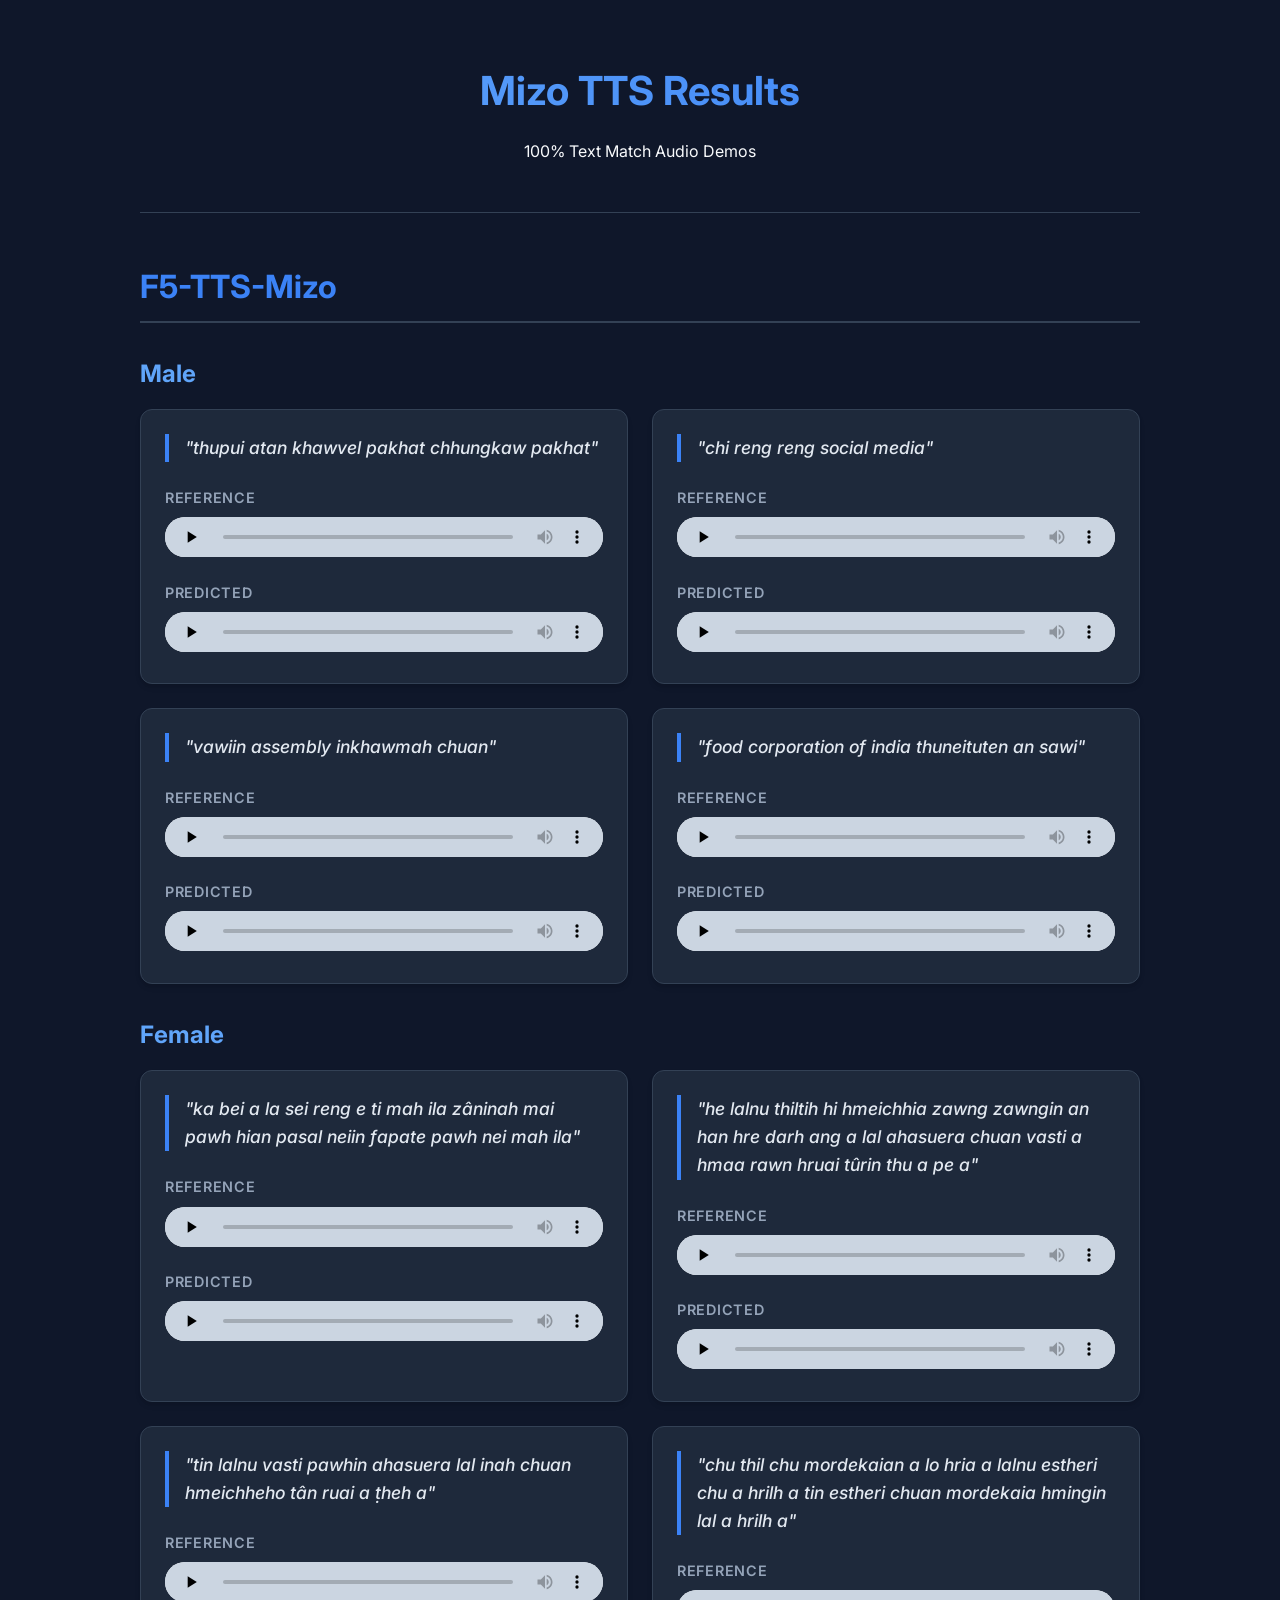
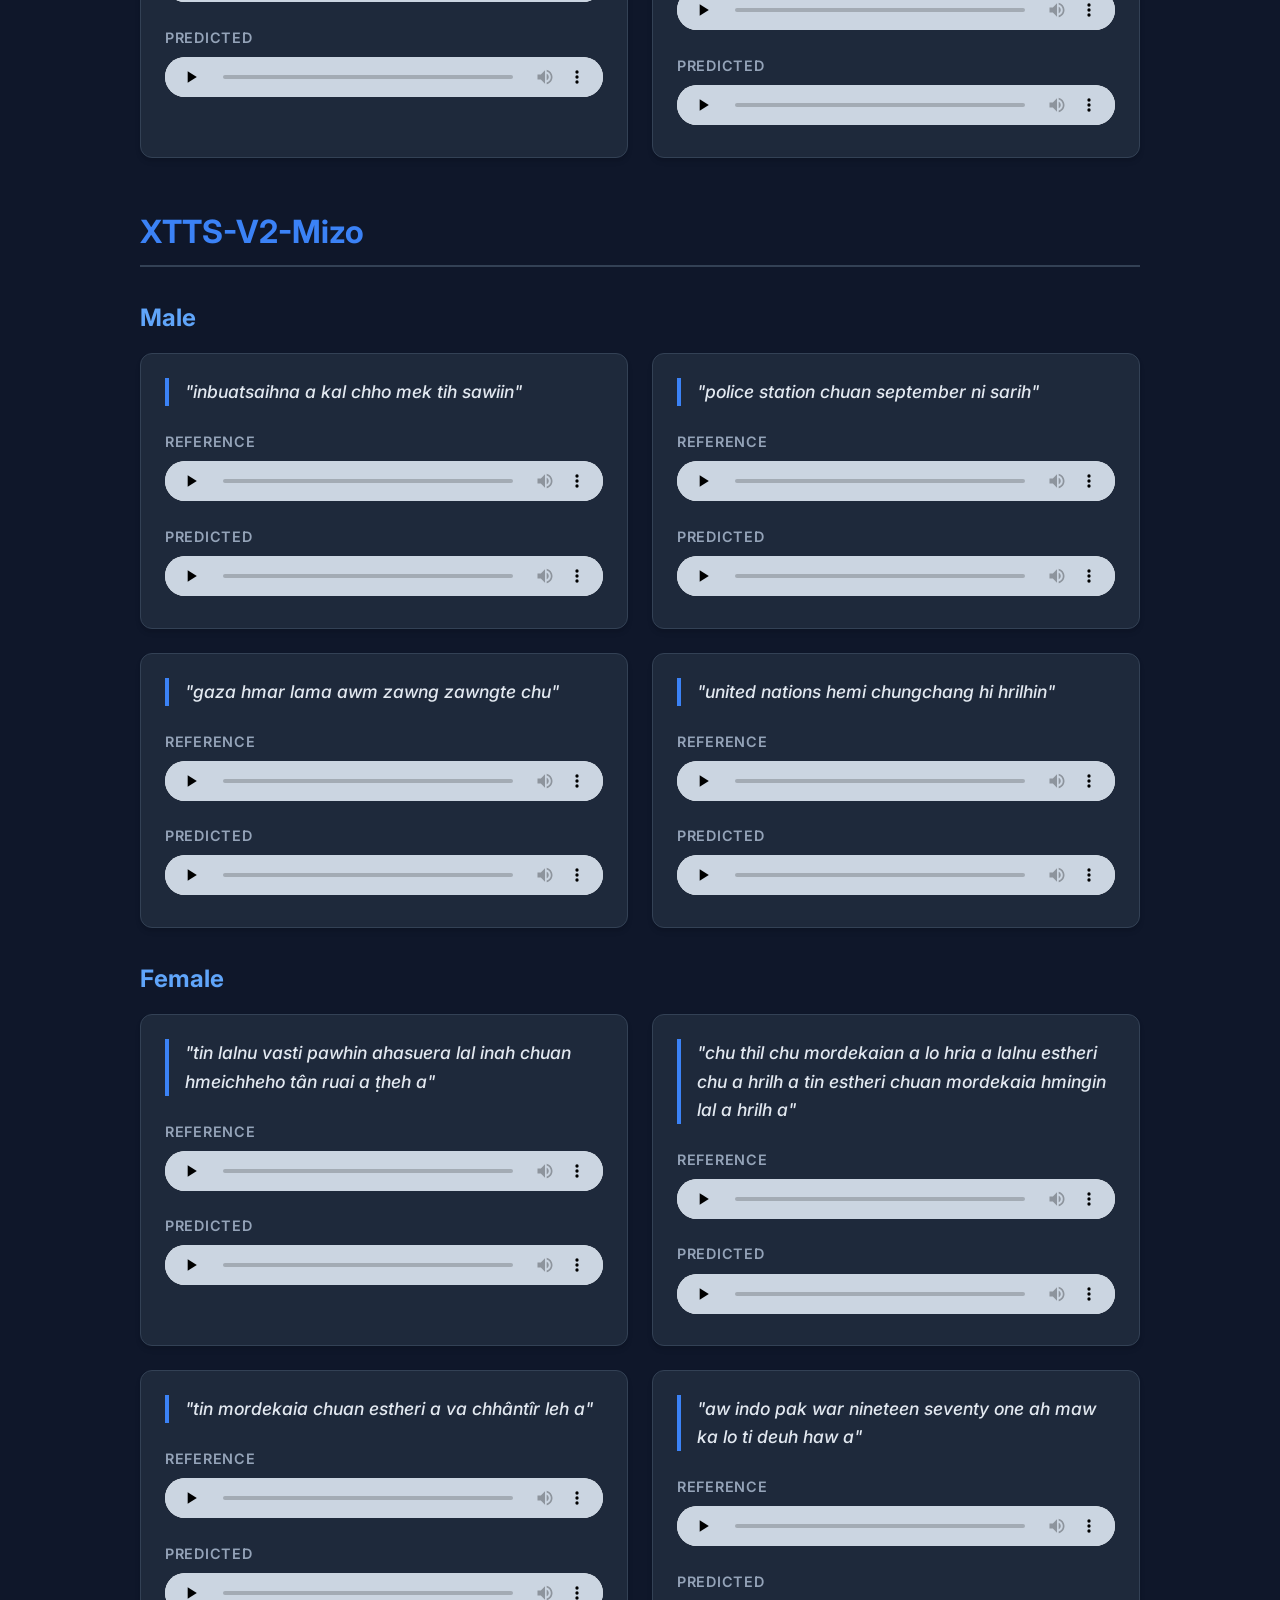
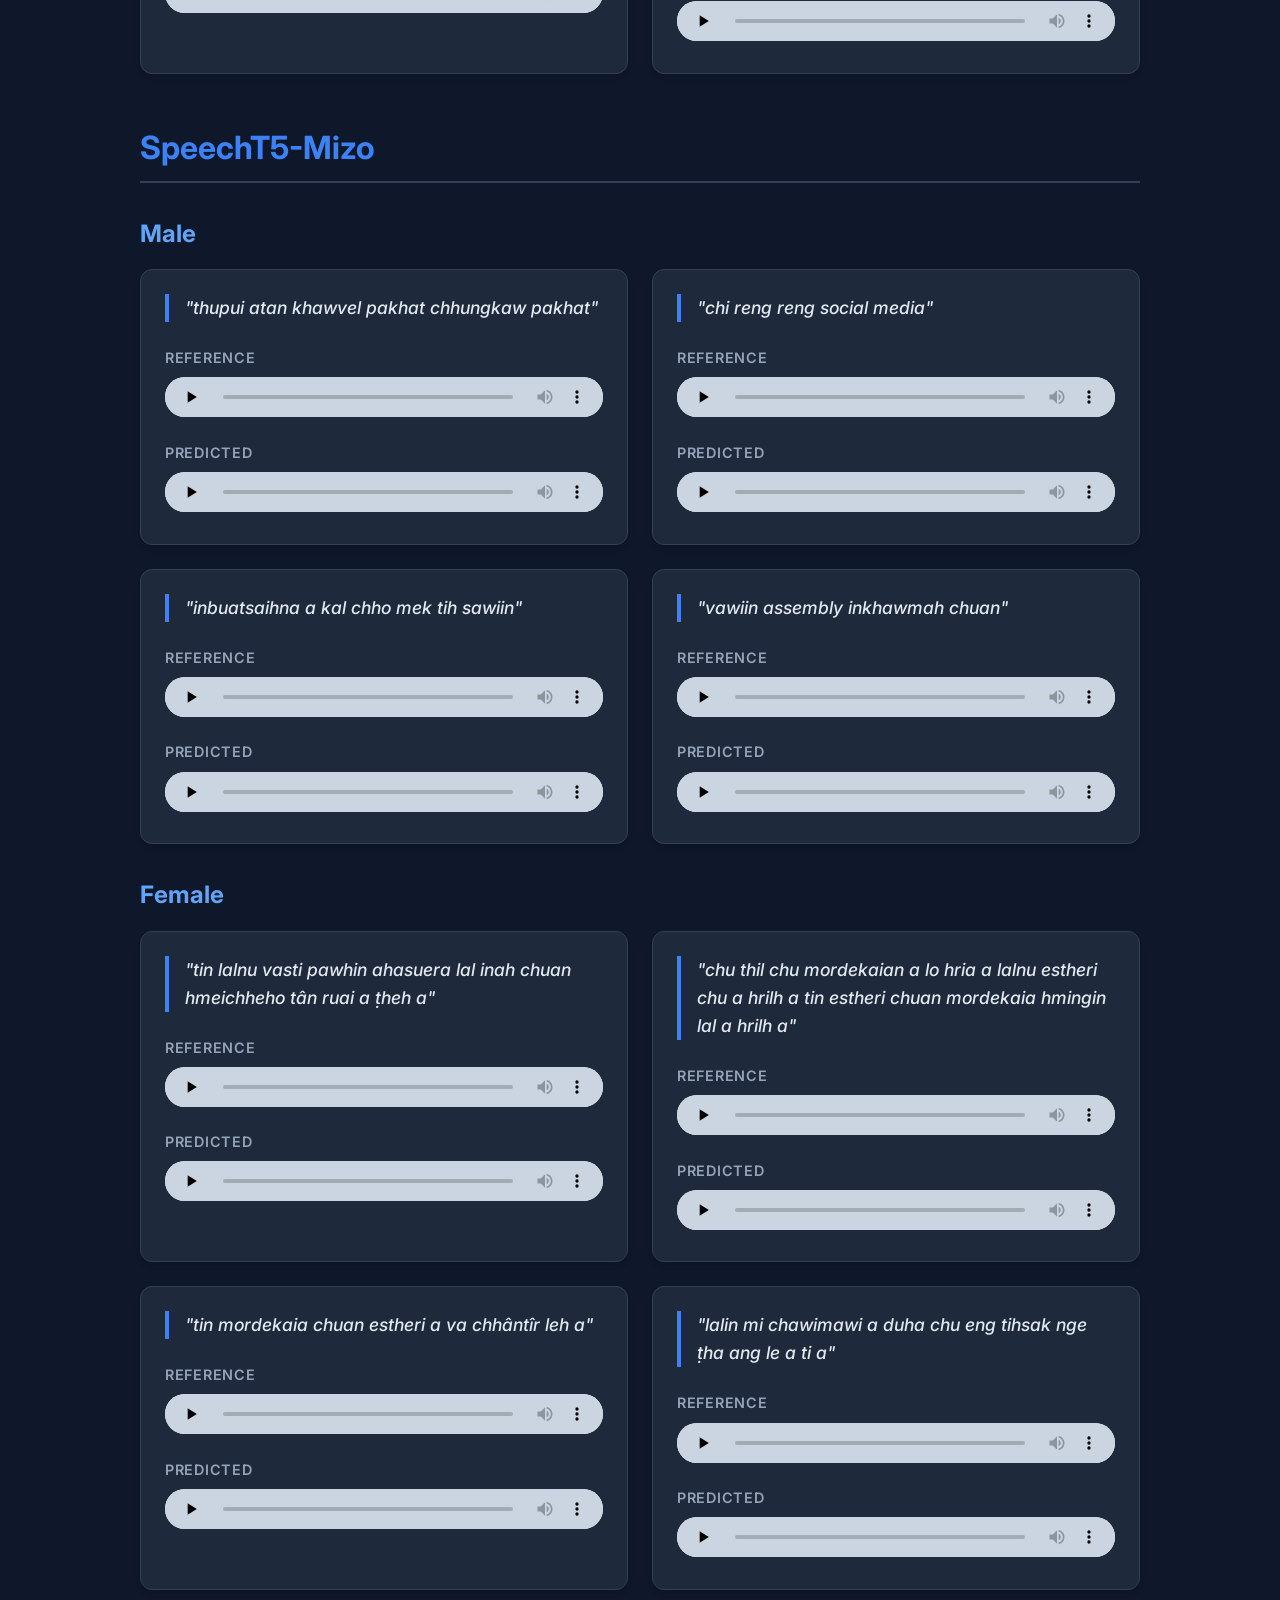
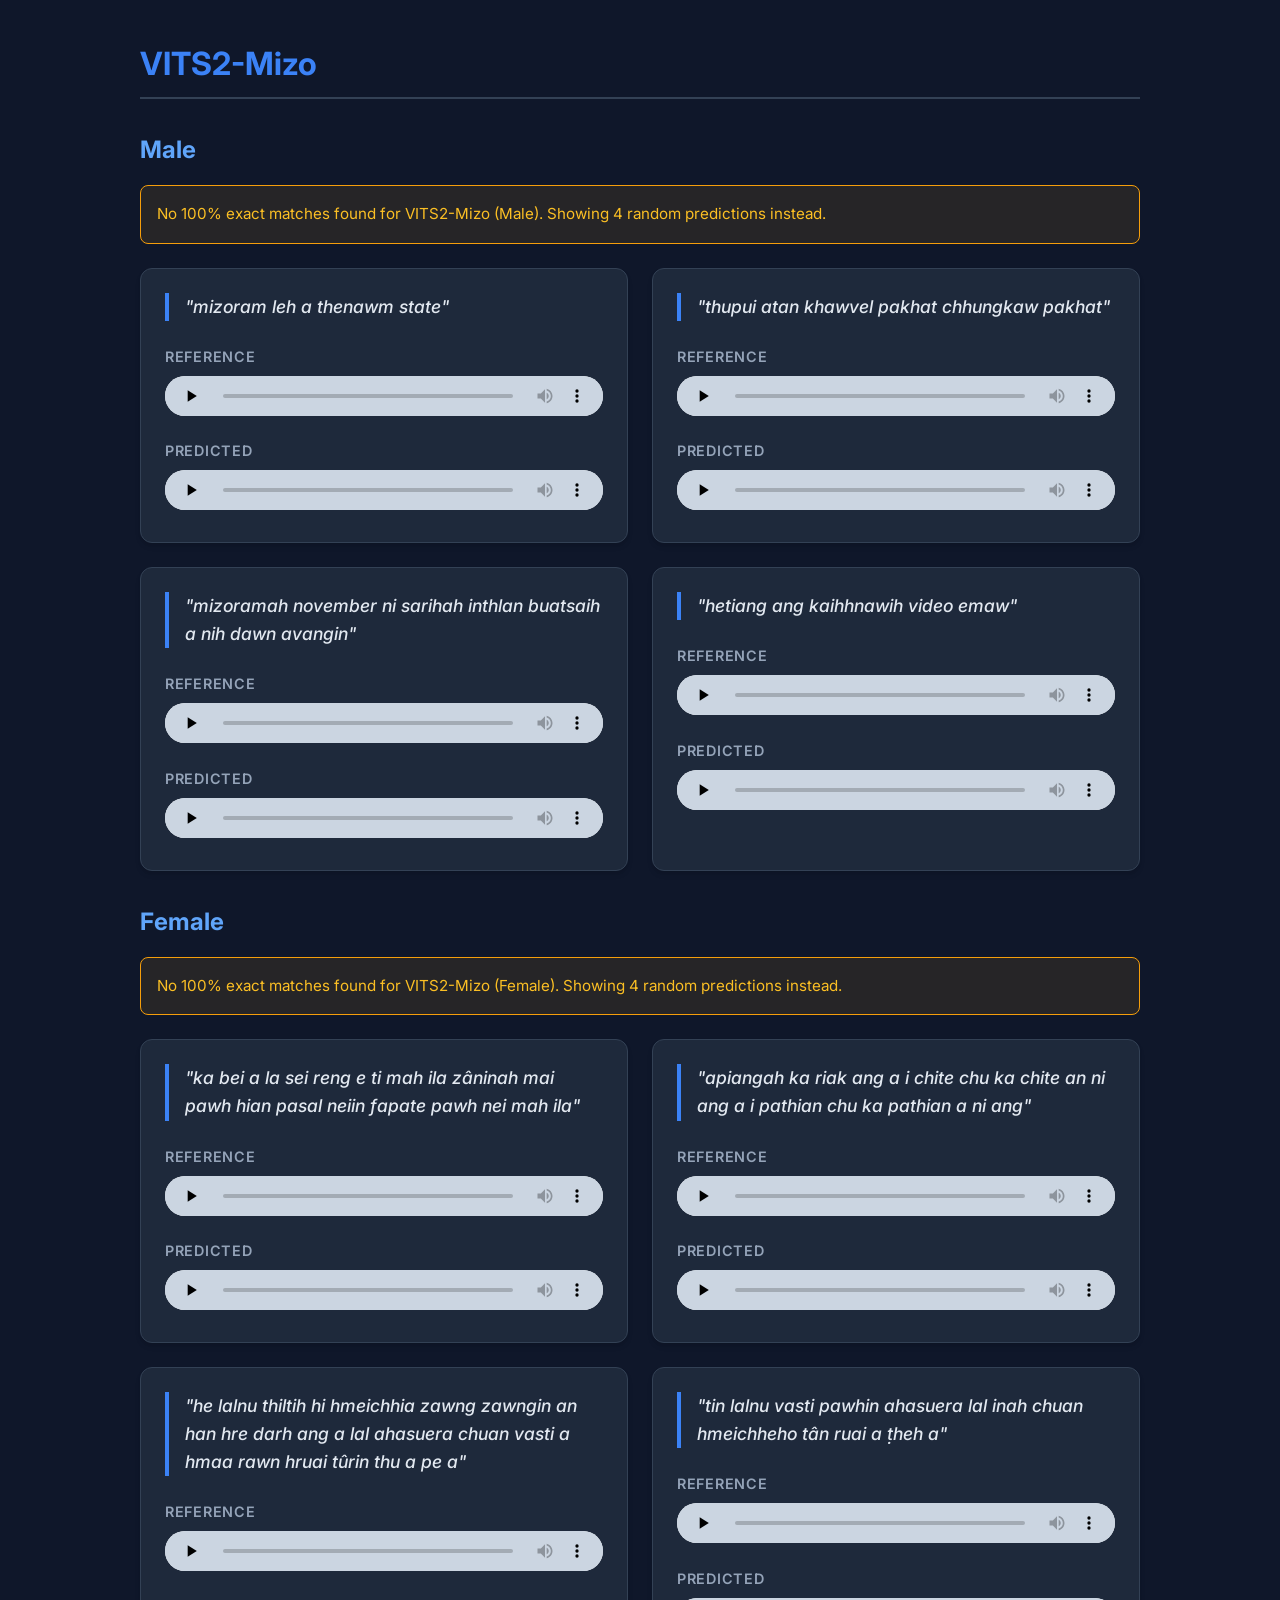
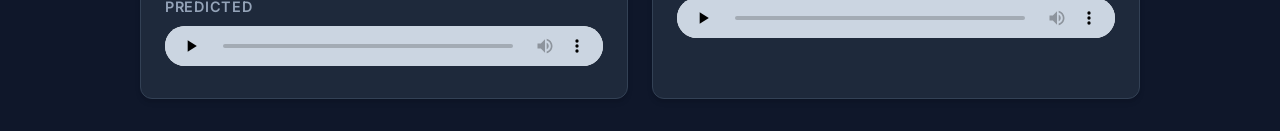
==== mizo-tts-results/index.html @ 6af42efd "Add Mizo TTS Results Audio Demos page" ====
<!DOCTYPE html>
<html lang="en">
<head>
    <meta charset="UTF-8">
    <meta name="viewport" content="width=device-width, initial-scale=1.0">
    <title>Mizo TTS Results</title>
    <style>
        :root {
            --bg-color: #0f172a;
            --text-color: #f8fafc;
            --card-bg: #1e293b;
            --border-color: #334155;
            --primary-color: #3b82f6;
            --accent-color: #60a5fa;
        }
        body {
            font-family: 'Inter', system-ui, -apple-system, sans-serif;
            background-color: var(--bg-color);
            color: var(--text-color);
            line-height: 1.6;
            margin: 0;
            padding: 0;
        }
        .container {
            max-width: 1000px;
            margin: 0 auto;
            padding: 2rem 1rem;
        }
        header {
            text-align: center;
            margin-bottom: 3rem;
            padding-bottom: 2rem;
            border-bottom: 1px solid var(--border-color);
        }
        h1 {
            font-size: 2.5rem;
            font-weight: 700;
            margin-bottom: 0.5rem;
            background: linear-gradient(to right, #60a5fa, #3b82f6);
            -webkit-background-clip: text;
            -webkit-text-fill-color: transparent;
        }
        h2 {
            font-size: 2rem;
            margin-top: 3rem;
            margin-bottom: 1rem;
            color: var(--primary-color);
            border-bottom: 2px solid var(--border-color);
            padding-bottom: 0.5rem;
        }
        h3 {
            font-size: 1.5rem;
            margin-top: 2rem;
            margin-bottom: 1rem;
            color: var(--accent-color);
        }
        .audio-grid {
            display: grid;
            grid-template-columns: 1fr;
            gap: 1.5rem;
        }
        @media (min-width: 768px) {
            .audio-grid {
                grid-template-columns: 1fr 1fr;
            }
        }
        .card {
            background-color: var(--card-bg);
            border-radius: 12px;
            padding: 1.5rem;
            border: 1px solid var(--border-color);
            box-shadow: 0 4px 6px -1px rgba(0, 0, 0, 0.1), 0 2px 4px -1px rgba(0, 0, 0, 0.06);
            transition: transform 0.2s, box-shadow 0.2s;
        }
        .card:hover {
            transform: translateY(-2px);
            box-shadow: 0 10px 15px -3px rgba(0, 0, 0, 0.1), 0 4px 6px -2px rgba(0, 0, 0, 0.05);
        }
        .transcript {
            font-size: 1.1rem;
            font-weight: 500;
            margin-bottom: 1.5rem;
            color: #e2e8f0;
            border-left: 4px solid var(--primary-color);
            padding-left: 1rem;
            font-style: italic;
        }
        .player-group {
            margin-bottom: 1rem;
        }
        .player-group:last-child {
            margin-bottom: 0;
        }
        .player-label {
            font-size: 0.9rem;
            text-transform: uppercase;
            letter-spacing: 0.05em;
            color: #94a3b8;
            margin-bottom: 0.5rem;
            font-weight: 600;
            display: block;
        }
        audio {
            width: 100%;
            height: 40px;
            outline: none;
        }
        audio::-webkit-media-controls-panel {
            background-color: #cbd5e1;
        }
        .notice {
            background-color: rgba(245, 158, 11, 0.1);
            border: 1px solid #f59e0b;
            color: #fbbf24;
            padding: 1rem;
            border-radius: 8px;
            margin-bottom: 1.5rem;
            font-size: 0.95rem;
        }
    </style>
    <link href="https://fonts.googleapis.com/css2?family=Inter:wght@400;500;600;700&display=swap" rel="stylesheet">
</head>
<body>
    <div class="container">
        <header>
            <h1>Mizo TTS Results</h1>
            <p>100% Text Match Audio Demos</p>
        </header>

        <section>
            <h2>F5-TTS-Mizo</h2>
            <h3>Male</h3>
            <div class="audio-grid">
                <div class="card">
                    <div class="transcript">"thupui atan khawvel pakhat chhungkaw pakhat"</div>
                    <div class="player-group">
                        <span class="player-label">Reference</span>
                        <audio controls preload="none">
                            <source src="audio/ref_male_Akashvani_9993.wav" type="audio/wav">
                            Your browser does not support the audio element.
                        </audio>
                    </div>
                    <div class="player-group">
                        <span class="player-label">Predicted</span>
                        <audio controls preload="none">
                            <source src="audio/pred_f5_male_f5-male-Akashvani_9993.wav" type="audio/wav">
                            Your browser does not support the audio element.
                        </audio>
                    </div>
                </div>
                <div class="card">
                    <div class="transcript">"chi reng reng social media"</div>
                    <div class="player-group">
                        <span class="player-label">Reference</span>
                        <audio controls preload="none">
                            <source src="audio/ref_male_Akashvani_9988.wav" type="audio/wav">
                            Your browser does not support the audio element.
                        </audio>
                    </div>
                    <div class="player-group">
                        <span class="player-label">Predicted</span>
                        <audio controls preload="none">
                            <source src="audio/pred_f5_male_f5-male-Akashvani_9988.wav" type="audio/wav">
                            Your browser does not support the audio element.
                        </audio>
                    </div>
                </div>
                <div class="card">
                    <div class="transcript">"vawiin assembly inkhawmah chuan"</div>
                    <div class="player-group">
                        <span class="player-label">Reference</span>
                        <audio controls preload="none">
                            <source src="audio/ref_male_Akashvani_9984.wav" type="audio/wav">
                            Your browser does not support the audio element.
                        </audio>
                    </div>
                    <div class="player-group">
                        <span class="player-label">Predicted</span>
                        <audio controls preload="none">
                            <source src="audio/pred_f5_male_f5-male-Akashvani_9984.wav" type="audio/wav">
                            Your browser does not support the audio element.
                        </audio>
                    </div>
                </div>
                <div class="card">
                    <div class="transcript">"food corporation of india thuneituten an sawi"</div>
                    <div class="player-group">
                        <span class="player-label">Reference</span>
                        <audio controls preload="none">
                            <source src="audio/ref_male_Akashvani_999.wav" type="audio/wav">
                            Your browser does not support the audio element.
                        </audio>
                    </div>
                    <div class="player-group">
                        <span class="player-label">Predicted</span>
                        <audio controls preload="none">
                            <source src="audio/pred_f5_male_f5-male-Akashvani_999.wav" type="audio/wav">
                            Your browser does not support the audio element.
                        </audio>
                    </div>
                </div>
            </div>
            <h3>Female</h3>
            <div class="audio-grid">
                <div class="card">
                    <div class="transcript">"ka bei a la sei reng e ti mah ila zâninah mai pawh hian pasal neiin fapate pawh nei mah ila"</div>
                    <div class="player-group">
                        <span class="player-label">Reference</span>
                        <audio controls preload="none">
                            <source src="audio/ref_female_Bible_Ruthi_segmented_Chapter_1_12_partB.wav" type="audio/wav">
                            Your browser does not support the audio element.
                        </audio>
                    </div>
                    <div class="player-group">
                        <span class="player-label">Predicted</span>
                        <audio controls preload="none">
                            <source src="audio/pred_f5_female_f5-female-Bible_Ruthi_segmented_Chapter_1_12_partB.wav" type="audio/wav">
                            Your browser does not support the audio element.
                        </audio>
                    </div>
                </div>
                <div class="card">
                    <div class="transcript">"he lalnu thiltih hi hmeichhia zawng zawngin an han hre darh ang a lal ahasuera chuan vasti a hmaa rawn hruai tûrin thu a pe a"</div>
                    <div class="player-group">
                        <span class="player-label">Reference</span>
                        <audio controls preload="none">
                            <source src="audio/ref_female_Bible_Estheri_segmented_Chapter_1_17_partA.wav" type="audio/wav">
                            Your browser does not support the audio element.
                        </audio>
                    </div>
                    <div class="player-group">
                        <span class="player-label">Predicted</span>
                        <audio controls preload="none">
                            <source src="audio/pred_f5_female_f5-female-Bible_Estheri_segmented_Chapter_1_17_partA.wav" type="audio/wav">
                            Your browser does not support the audio element.
                        </audio>
                    </div>
                </div>
                <div class="card">
                    <div class="transcript">"tin lalnu vasti pawhin ahasuera lal inah chuan hmeichheho tân ruai a ṭheh a"</div>
                    <div class="player-group">
                        <span class="player-label">Reference</span>
                        <audio controls preload="none">
                            <source src="audio/ref_female_Bible_Estheri_segmented_Chapter_1_9.wav" type="audio/wav">
                            Your browser does not support the audio element.
                        </audio>
                    </div>
                    <div class="player-group">
                        <span class="player-label">Predicted</span>
                        <audio controls preload="none">
                            <source src="audio/pred_f5_female_f5-female-Bible_Estheri_segmented_Chapter_1_9.wav" type="audio/wav">
                            Your browser does not support the audio element.
                        </audio>
                    </div>
                </div>
                <div class="card">
                    <div class="transcript">"chu thil chu mordekaian a lo hria a lalnu estheri chu a hrilh a tin estheri chuan mordekaia hmingin lal a hrilh a"</div>
                    <div class="player-group">
                        <span class="player-label">Reference</span>
                        <audio controls preload="none">
                            <source src="audio/ref_female_Bible_Estheri_segmented_Chapter_2_22.wav" type="audio/wav">
                            Your browser does not support the audio element.
                        </audio>
                    </div>
                    <div class="player-group">
                        <span class="player-label">Predicted</span>
                        <audio controls preload="none">
                            <source src="audio/pred_f5_female_f5-female-Bible_Estheri_segmented_Chapter_2_22.wav" type="audio/wav">
                            Your browser does not support the audio element.
                        </audio>
                    </div>
                </div>
            </div>
        </section>

        <section>
            <h2>XTTS-V2-Mizo</h2>
            <h3>Male</h3>
            <div class="audio-grid">
                <div class="card">
                    <div class="transcript">"inbuatsaihna a kal chho mek tih sawiin"</div>
                    <div class="player-group">
                        <span class="player-label">Reference</span>
                        <audio controls preload="none">
                            <source src="audio/ref_male_Akashvani_9983.wav" type="audio/wav">
                            Your browser does not support the audio element.
                        </audio>
                    </div>
                    <div class="player-group">
                        <span class="player-label">Predicted</span>
                        <audio controls preload="none">
                            <source src="audio/pred_xtts_male_xtts-male-Akashvani_9983.wav" type="audio/wav">
                            Your browser does not support the audio element.
                        </audio>
                    </div>
                </div>
                <div class="card">
                    <div class="transcript">"police station chuan september ni sarih"</div>
                    <div class="player-group">
                        <span class="player-label">Reference</span>
                        <audio controls preload="none">
                            <source src="audio/ref_male_Akashvani_9986.wav" type="audio/wav">
                            Your browser does not support the audio element.
                        </audio>
                    </div>
                    <div class="player-group">
                        <span class="player-label">Predicted</span>
                        <audio controls preload="none">
                            <source src="audio/pred_xtts_male_xtts-male-Akashvani_9986.wav" type="audio/wav">
                            Your browser does not support the audio element.
                        </audio>
                    </div>
                </div>
                <div class="card">
                    <div class="transcript">"gaza hmar lama awm zawng zawngte chu"</div>
                    <div class="player-group">
                        <span class="player-label">Reference</span>
                        <audio controls preload="none">
                            <source src="audio/ref_male_Akashvani_9996.wav" type="audio/wav">
                            Your browser does not support the audio element.
                        </audio>
                    </div>
                    <div class="player-group">
                        <span class="player-label">Predicted</span>
                        <audio controls preload="none">
                            <source src="audio/pred_xtts_male_xtts-male-Akashvani_9996.wav" type="audio/wav">
                            Your browser does not support the audio element.
                        </audio>
                    </div>
                </div>
                <div class="card">
                    <div class="transcript">"united nations hemi chungchang hi hrilhin"</div>
                    <div class="player-group">
                        <span class="player-label">Reference</span>
                        <audio controls preload="none">
                            <source src="audio/ref_male_Akashvani_9995.wav" type="audio/wav">
                            Your browser does not support the audio element.
                        </audio>
                    </div>
                    <div class="player-group">
                        <span class="player-label">Predicted</span>
                        <audio controls preload="none">
                            <source src="audio/pred_xtts_male_xtts-male-Akashvani_9995.wav" type="audio/wav">
                            Your browser does not support the audio element.
                        </audio>
                    </div>
                </div>
            </div>
            <h3>Female</h3>
            <div class="audio-grid">
                <div class="card">
                    <div class="transcript">"tin lalnu vasti pawhin ahasuera lal inah chuan hmeichheho tân ruai a ṭheh a"</div>
                    <div class="player-group">
                        <span class="player-label">Reference</span>
                        <audio controls preload="none">
                            <source src="audio/ref_female_Bible_Estheri_segmented_Chapter_1_9.wav" type="audio/wav">
                            Your browser does not support the audio element.
                        </audio>
                    </div>
                    <div class="player-group">
                        <span class="player-label">Predicted</span>
                        <audio controls preload="none">
                            <source src="audio/pred_xtts_female_xtts-female-Bible_Estheri_segmented_Chapter_1_9.wav" type="audio/wav">
                            Your browser does not support the audio element.
                        </audio>
                    </div>
                </div>
                <div class="card">
                    <div class="transcript">"chu thil chu mordekaian a lo hria a lalnu estheri chu a hrilh a tin estheri chuan mordekaia hmingin lal a hrilh a"</div>
                    <div class="player-group">
                        <span class="player-label">Reference</span>
                        <audio controls preload="none">
                            <source src="audio/ref_female_Bible_Estheri_segmented_Chapter_2_22.wav" type="audio/wav">
                            Your browser does not support the audio element.
                        </audio>
                    </div>
                    <div class="player-group">
                        <span class="player-label">Predicted</span>
                        <audio controls preload="none">
                            <source src="audio/pred_xtts_female_xtts-female-Bible_Estheri_segmented_Chapter_2_22.wav" type="audio/wav">
                            Your browser does not support the audio element.
                        </audio>
                    </div>
                </div>
                <div class="card">
                    <div class="transcript">"tin mordekaia chuan estheri a va chhântîr leh a"</div>
                    <div class="player-group">
                        <span class="player-label">Reference</span>
                        <audio controls preload="none">
                            <source src="audio/ref_female_Bible_Estheri_segmented_Chapter_4_13_partA.wav" type="audio/wav">
                            Your browser does not support the audio element.
                        </audio>
                    </div>
                    <div class="player-group">
                        <span class="player-label">Predicted</span>
                        <audio controls preload="none">
                            <source src="audio/pred_xtts_female_xtts-female-Bible_Estheri_segmented_Chapter_4_13_partA.wav" type="audio/wav">
                            Your browser does not support the audio element.
                        </audio>
                    </div>
                </div>
                <div class="card">
                    <div class="transcript">"aw indo pak war nineteen seventy one ah maw ka lo ti deuh haw a"</div>
                    <div class="player-group">
                        <span class="player-label">Reference</span>
                        <audio controls preload="none">
                            <source src="audio/ref_female_LoveTheWayUR_4_segment_257.wav" type="audio/wav">
                            Your browser does not support the audio element.
                        </audio>
                    </div>
                    <div class="player-group">
                        <span class="player-label">Predicted</span>
                        <audio controls preload="none">
                            <source src="audio/pred_xtts_female_xtts-female-LoveTheWayUR_4_segment_257.wav" type="audio/wav">
                            Your browser does not support the audio element.
                        </audio>
                    </div>
                </div>
            </div>
        </section>

        <section>
            <h2>SpeechT5-Mizo</h2>
            <h3>Male</h3>
            <div class="audio-grid">
                <div class="card">
                    <div class="transcript">"thupui atan khawvel pakhat chhungkaw pakhat"</div>
                    <div class="player-group">
                        <span class="player-label">Reference</span>
                        <audio controls preload="none">
                            <source src="audio/ref_male_Akashvani_9993.wav" type="audio/wav">
                            Your browser does not support the audio element.
                        </audio>
                    </div>
                    <div class="player-group">
                        <span class="player-label">Predicted</span>
                        <audio controls preload="none">
                            <source src="audio/pred_speecht5_male_speecht5-Male-Akashvani_9993.wav" type="audio/wav">
                            Your browser does not support the audio element.
                        </audio>
                    </div>
                </div>
                <div class="card">
                    <div class="transcript">"chi reng reng social media"</div>
                    <div class="player-group">
                        <span class="player-label">Reference</span>
                        <audio controls preload="none">
                            <source src="audio/ref_male_Akashvani_9988.wav" type="audio/wav">
                            Your browser does not support the audio element.
                        </audio>
                    </div>
                    <div class="player-group">
                        <span class="player-label">Predicted</span>
                        <audio controls preload="none">
                            <source src="audio/pred_speecht5_male_speecht5-Male-Akashvani_9988.wav" type="audio/wav">
                            Your browser does not support the audio element.
                        </audio>
                    </div>
                </div>
                <div class="card">
                    <div class="transcript">"inbuatsaihna a kal chho mek tih sawiin"</div>
                    <div class="player-group">
                        <span class="player-label">Reference</span>
                        <audio controls preload="none">
                            <source src="audio/ref_male_Akashvani_9983.wav" type="audio/wav">
                            Your browser does not support the audio element.
                        </audio>
                    </div>
                    <div class="player-group">
                        <span class="player-label">Predicted</span>
                        <audio controls preload="none">
                            <source src="audio/pred_speecht5_male_speecht5-Male-Akashvani_9983.wav" type="audio/wav">
                            Your browser does not support the audio element.
                        </audio>
                    </div>
                </div>
                <div class="card">
                    <div class="transcript">"vawiin assembly inkhawmah chuan"</div>
                    <div class="player-group">
                        <span class="player-label">Reference</span>
                        <audio controls preload="none">
                            <source src="audio/ref_male_Akashvani_9984.wav" type="audio/wav">
                            Your browser does not support the audio element.
                        </audio>
                    </div>
                    <div class="player-group">
                        <span class="player-label">Predicted</span>
                        <audio controls preload="none">
                            <source src="audio/pred_speecht5_male_speecht5-Male-Akashvani_9984.wav" type="audio/wav">
                            Your browser does not support the audio element.
                        </audio>
                    </div>
                </div>
            </div>
            <h3>Female</h3>
            <div class="audio-grid">
                <div class="card">
                    <div class="transcript">"tin lalnu vasti pawhin ahasuera lal inah chuan hmeichheho tân ruai a ṭheh a"</div>
                    <div class="player-group">
                        <span class="player-label">Reference</span>
                        <audio controls preload="none">
                            <source src="audio/ref_female_Bible_Estheri_segmented_Chapter_1_9.wav" type="audio/wav">
                            Your browser does not support the audio element.
                        </audio>
                    </div>
                    <div class="player-group">
                        <span class="player-label">Predicted</span>
                        <audio controls preload="none">
                            <source src="audio/pred_speecht5_female_speecht5-Female-Bible_Estheri_segmented_Chapter_1_9.wav" type="audio/wav">
                            Your browser does not support the audio element.
                        </audio>
                    </div>
                </div>
                <div class="card">
                    <div class="transcript">"chu thil chu mordekaian a lo hria a lalnu estheri chu a hrilh a tin estheri chuan mordekaia hmingin lal a hrilh a"</div>
                    <div class="player-group">
                        <span class="player-label">Reference</span>
                        <audio controls preload="none">
                            <source src="audio/ref_female_Bible_Estheri_segmented_Chapter_2_22.wav" type="audio/wav">
                            Your browser does not support the audio element.
                        </audio>
                    </div>
                    <div class="player-group">
                        <span class="player-label">Predicted</span>
                        <audio controls preload="none">
                            <source src="audio/pred_speecht5_female_speecht5-Female-Bible_Estheri_segmented_Chapter_2_22.wav" type="audio/wav">
                            Your browser does not support the audio element.
                        </audio>
                    </div>
                </div>
                <div class="card">
                    <div class="transcript">"tin mordekaia chuan estheri a va chhântîr leh a"</div>
                    <div class="player-group">
                        <span class="player-label">Reference</span>
                        <audio controls preload="none">
                            <source src="audio/ref_female_Bible_Estheri_segmented_Chapter_4_13_partA.wav" type="audio/wav">
                            Your browser does not support the audio element.
                        </audio>
                    </div>
                    <div class="player-group">
                        <span class="player-label">Predicted</span>
                        <audio controls preload="none">
                            <source src="audio/pred_speecht5_female_speecht5-Female-Bible_Estheri_segmented_Chapter_4_13_partA.wav" type="audio/wav">
                            Your browser does not support the audio element.
                        </audio>
                    </div>
                </div>
                <div class="card">
                    <div class="transcript">"lalin mi chawimawi a duha chu eng tihsak nge ṭha ang le a ti a"</div>
                    <div class="player-group">
                        <span class="player-label">Reference</span>
                        <audio controls preload="none">
                            <source src="audio/ref_female_Bible_Estheri_segmented_Chapter_6_6_A_partB.wav" type="audio/wav">
                            Your browser does not support the audio element.
                        </audio>
                    </div>
                    <div class="player-group">
                        <span class="player-label">Predicted</span>
                        <audio controls preload="none">
                            <source src="audio/pred_speecht5_female_speecht5-Female-Bible_Estheri_segmented_Chapter_6_6_A_partB.wav" type="audio/wav">
                            Your browser does not support the audio element.
                        </audio>
                    </div>
                </div>
            </div>
        </section>

        <section>
            <h2>VITS2-Mizo</h2>
            <h3>Male</h3>
            <div class="notice">No 100% exact matches found for VITS2-Mizo (Male). Showing 4 random predictions instead.</div>
            <div class="audio-grid">
                <div class="card">
                    <div class="transcript">"mizoram leh a thenawm state"</div>
                    <div class="player-group">
                        <span class="player-label">Reference</span>
                        <audio controls preload="none">
                            <source src="audio/ref_male_Akashvani_9975.wav.wav" type="audio/wav">
                            Your browser does not support the audio element.
                        </audio>
                    </div>
                    <div class="player-group">
                        <span class="player-label">Predicted</span>
                        <audio controls preload="none">
                            <source src="audio/pred_vits2_male_vits2-male-Akashvani_9975.wav.wav" type="audio/wav">
                            Your browser does not support the audio element.
                        </audio>
                    </div>
                </div>
                <div class="card">
                    <div class="transcript">"thupui atan khawvel pakhat chhungkaw pakhat"</div>
                    <div class="player-group">
                        <span class="player-label">Reference</span>
                        <audio controls preload="none">
                            <source src="audio/ref_male_Akashvani_9993.wav.wav" type="audio/wav">
                            Your browser does not support the audio element.
                        </audio>
                    </div>
                    <div class="player-group">
                        <span class="player-label">Predicted</span>
                        <audio controls preload="none">
                            <source src="audio/pred_vits2_male_vits2-male-Akashvani_9993.wav.wav" type="audio/wav">
                            Your browser does not support the audio element.
                        </audio>
                    </div>
                </div>
                <div class="card">
                    <div class="transcript">"mizoramah november ni sarihah inthlan buatsaih a nih dawn avangin"</div>
                    <div class="player-group">
                        <span class="player-label">Reference</span>
                        <audio controls preload="none">
                            <source src="audio/ref_male_Akashvani_9982.wav.wav" type="audio/wav">
                            Your browser does not support the audio element.
                        </audio>
                    </div>
                    <div class="player-group">
                        <span class="player-label">Predicted</span>
                        <audio controls preload="none">
                            <source src="audio/pred_vits2_male_vits2-male-Akashvani_9982.wav.wav" type="audio/wav">
                            Your browser does not support the audio element.
                        </audio>
                    </div>
                </div>
                <div class="card">
                    <div class="transcript">"hetiang ang kaihhnawih video emaw"</div>
                    <div class="player-group">
                        <span class="player-label">Reference</span>
                        <audio controls preload="none">
                            <source src="audio/ref_male_Akashvani_9989.wav.wav" type="audio/wav">
                            Your browser does not support the audio element.
                        </audio>
                    </div>
                    <div class="player-group">
                        <span class="player-label">Predicted</span>
                        <audio controls preload="none">
                            <source src="audio/pred_vits2_male_vits2-male-Akashvani_9989.wav.wav" type="audio/wav">
                            Your browser does not support the audio element.
                        </audio>
                    </div>
                </div>
            </div>
            <h3>Female</h3>
            <div class="notice">No 100% exact matches found for VITS2-Mizo (Female). Showing 4 random predictions instead.</div>
            <div class="audio-grid">
                <div class="card">
                    <div class="transcript">"ka bei a la sei reng e ti mah ila zâninah mai pawh hian pasal neiin fapate pawh nei mah ila"</div>
                    <div class="player-group">
                        <span class="player-label">Reference</span>
                        <audio controls preload="none">
                            <source src="audio/ref_female_Bible_Ruthi_segmented_Chapter_1_12_partB.wav.wav" type="audio/wav">
                            Your browser does not support the audio element.
                        </audio>
                    </div>
                    <div class="player-group">
                        <span class="player-label">Predicted</span>
                        <audio controls preload="none">
                            <source src="audio/pred_vits2_female_vits2-female-Bible_Ruthi_segmented_Chapter_1_12_partB.wav.wav" type="audio/wav">
                            Your browser does not support the audio element.
                        </audio>
                    </div>
                </div>
                <div class="card">
                    <div class="transcript">"apiangah ka riak ang a i chite chu ka chite an ni ang a i pathian chu ka pathian a ni ang"</div>
                    <div class="player-group">
                        <span class="player-label">Reference</span>
                        <audio controls preload="none">
                            <source src="audio/ref_female_Bible_Ruthi_segmented_Chapter_1_16_partB.wav.wav" type="audio/wav">
                            Your browser does not support the audio element.
                        </audio>
                    </div>
                    <div class="player-group">
                        <span class="player-label">Predicted</span>
                        <audio controls preload="none">
                            <source src="audio/pred_vits2_female_vits2-female-Bible_Ruthi_segmented_Chapter_1_16_partB.wav.wav" type="audio/wav">
                            Your browser does not support the audio element.
                        </audio>
                    </div>
                </div>
                <div class="card">
                    <div class="transcript">"he lalnu thiltih hi hmeichhia zawng zawngin an han hre darh ang a lal ahasuera chuan vasti a hmaa rawn hruai tûrin thu a pe a"</div>
                    <div class="player-group">
                        <span class="player-label">Reference</span>
                        <audio controls preload="none">
                            <source src="audio/ref_female_Bible_Estheri_segmented_Chapter_1_17_partA.wav.wav" type="audio/wav">
                            Your browser does not support the audio element.
                        </audio>
                    </div>
                    <div class="player-group">
                        <span class="player-label">Predicted</span>
                        <audio controls preload="none">
                            <source src="audio/pred_vits2_female_vits2-female-Bible_Estheri_segmented_Chapter_1_17_partA.wav.wav" type="audio/wav">
                            Your browser does not support the audio element.
                        </audio>
                    </div>
                </div>
                <div class="card">
                    <div class="transcript">"tin lalnu vasti pawhin ahasuera lal inah chuan hmeichheho tân ruai a ṭheh a"</div>
                    <div class="player-group">
                        <span class="player-label">Reference</span>
                        <audio controls preload="none">
                            <source src="audio/ref_female_Bible_Estheri_segmented_Chapter_1_9.wav.wav" type="audio/wav">
                            Your browser does not support the audio element.
                        </audio>
                    </div>
                    <div class="player-group">
                        <span class="player-label">Predicted</span>
                        <audio controls preload="none">
                            <source src="audio/pred_vits2_female_vits2-female-Bible_Estheri_segmented_Chapter_1_9.wav.wav" type="audio/wav">
                            Your browser does not support the audio element.
                        </audio>
                    </div>
                </div>
            </div>
        </section>
    </div>
</body>
</html>
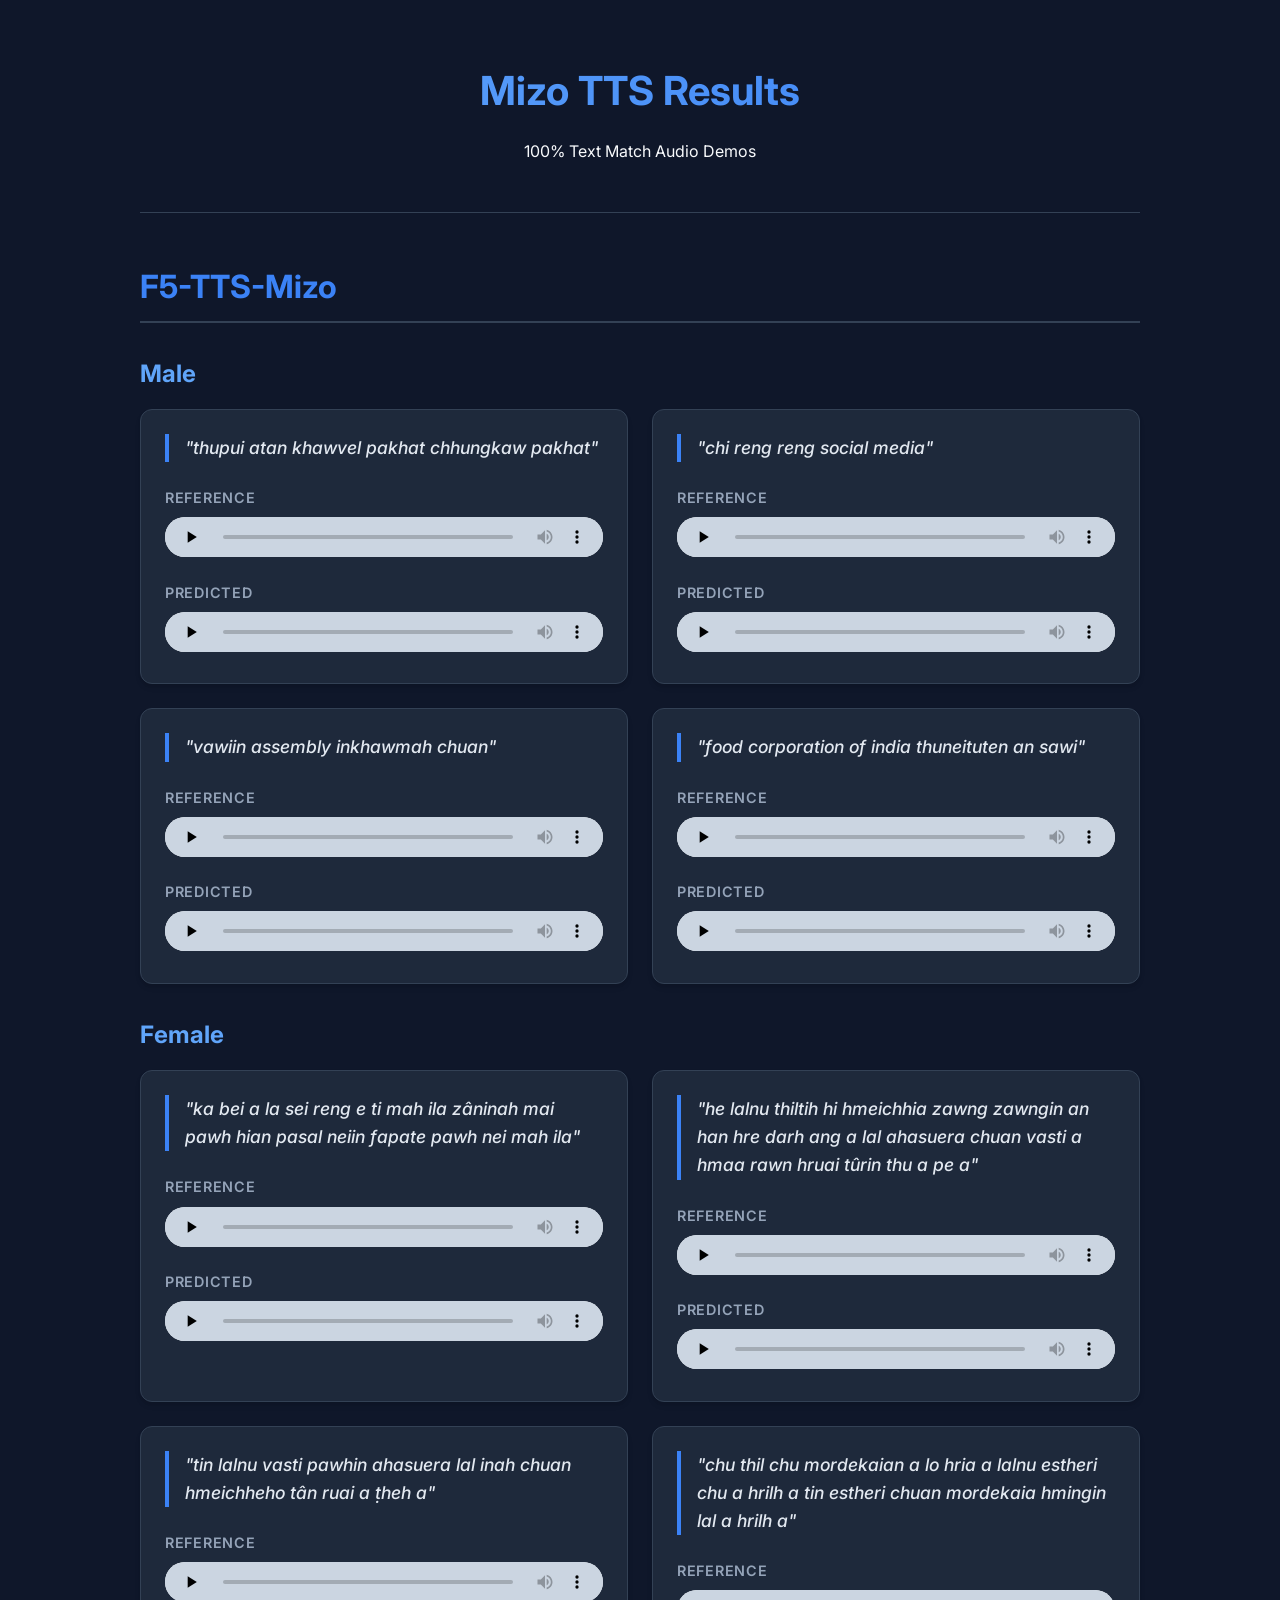
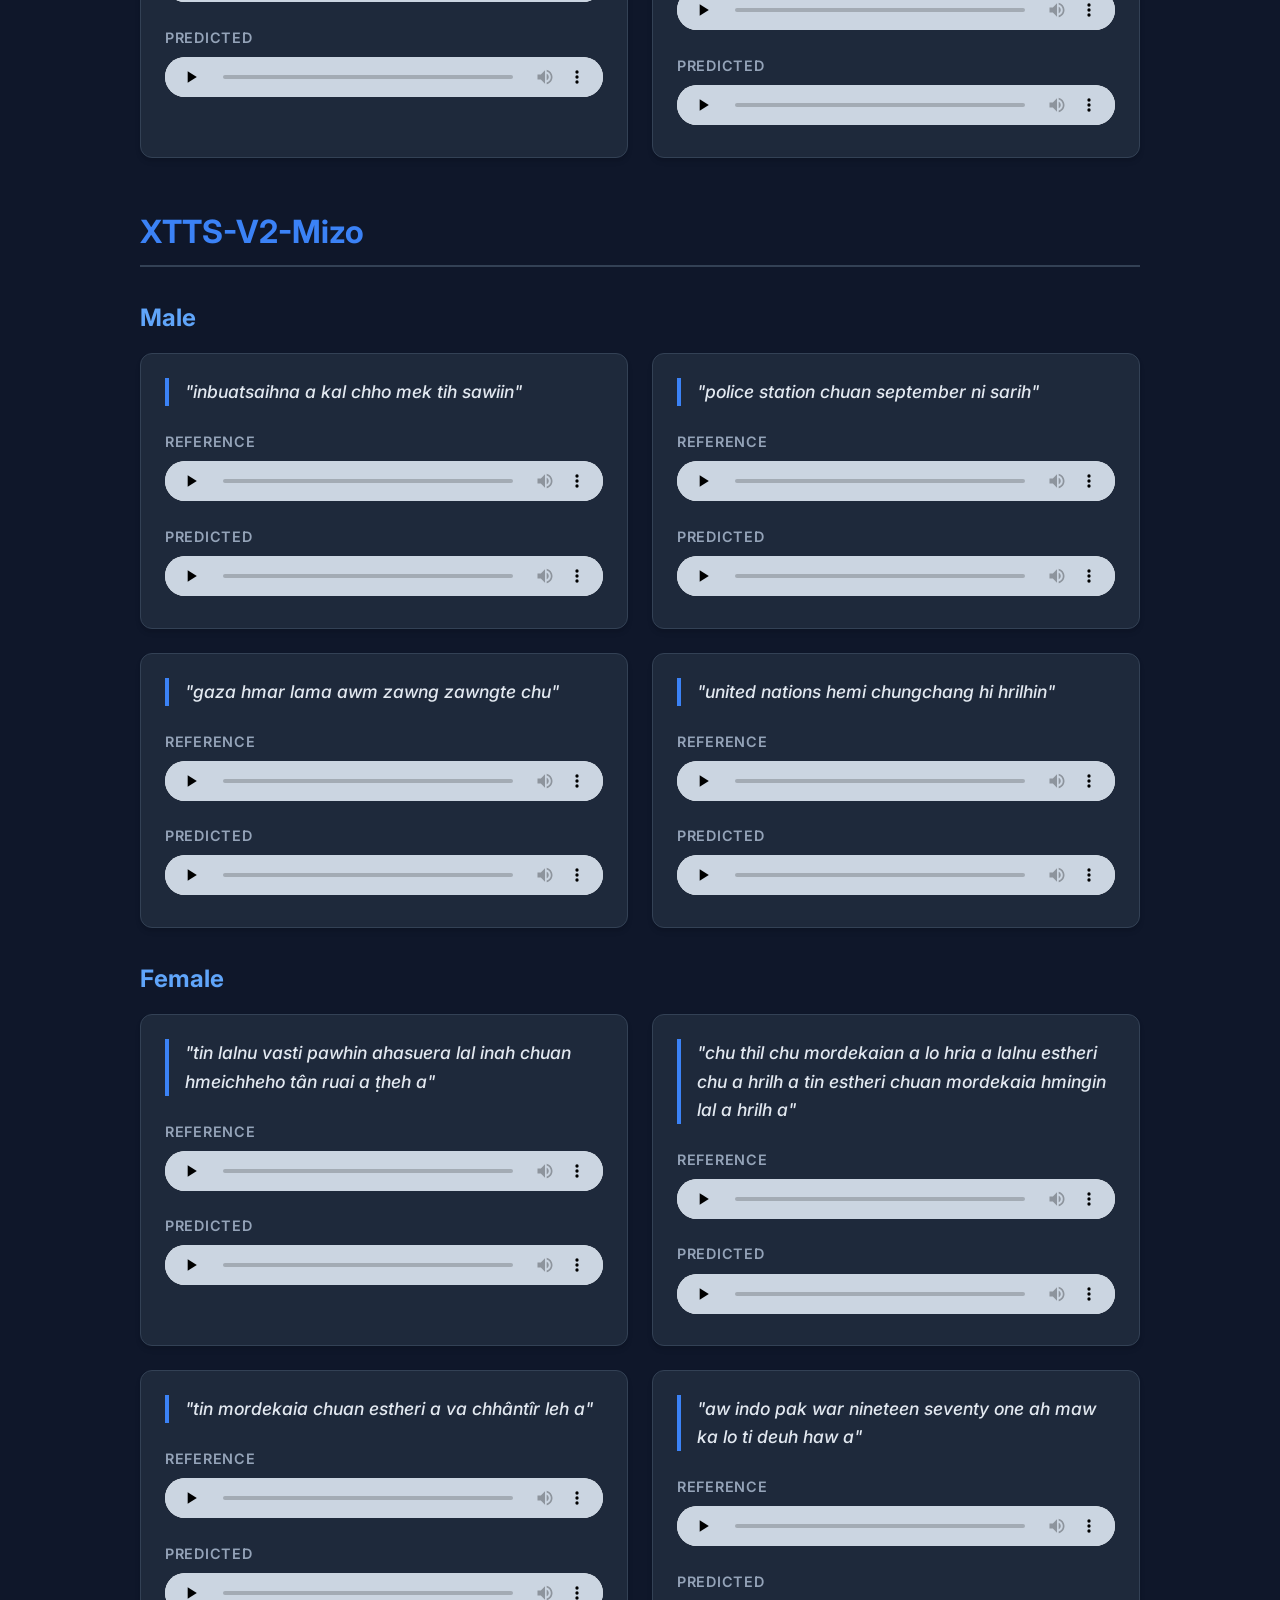
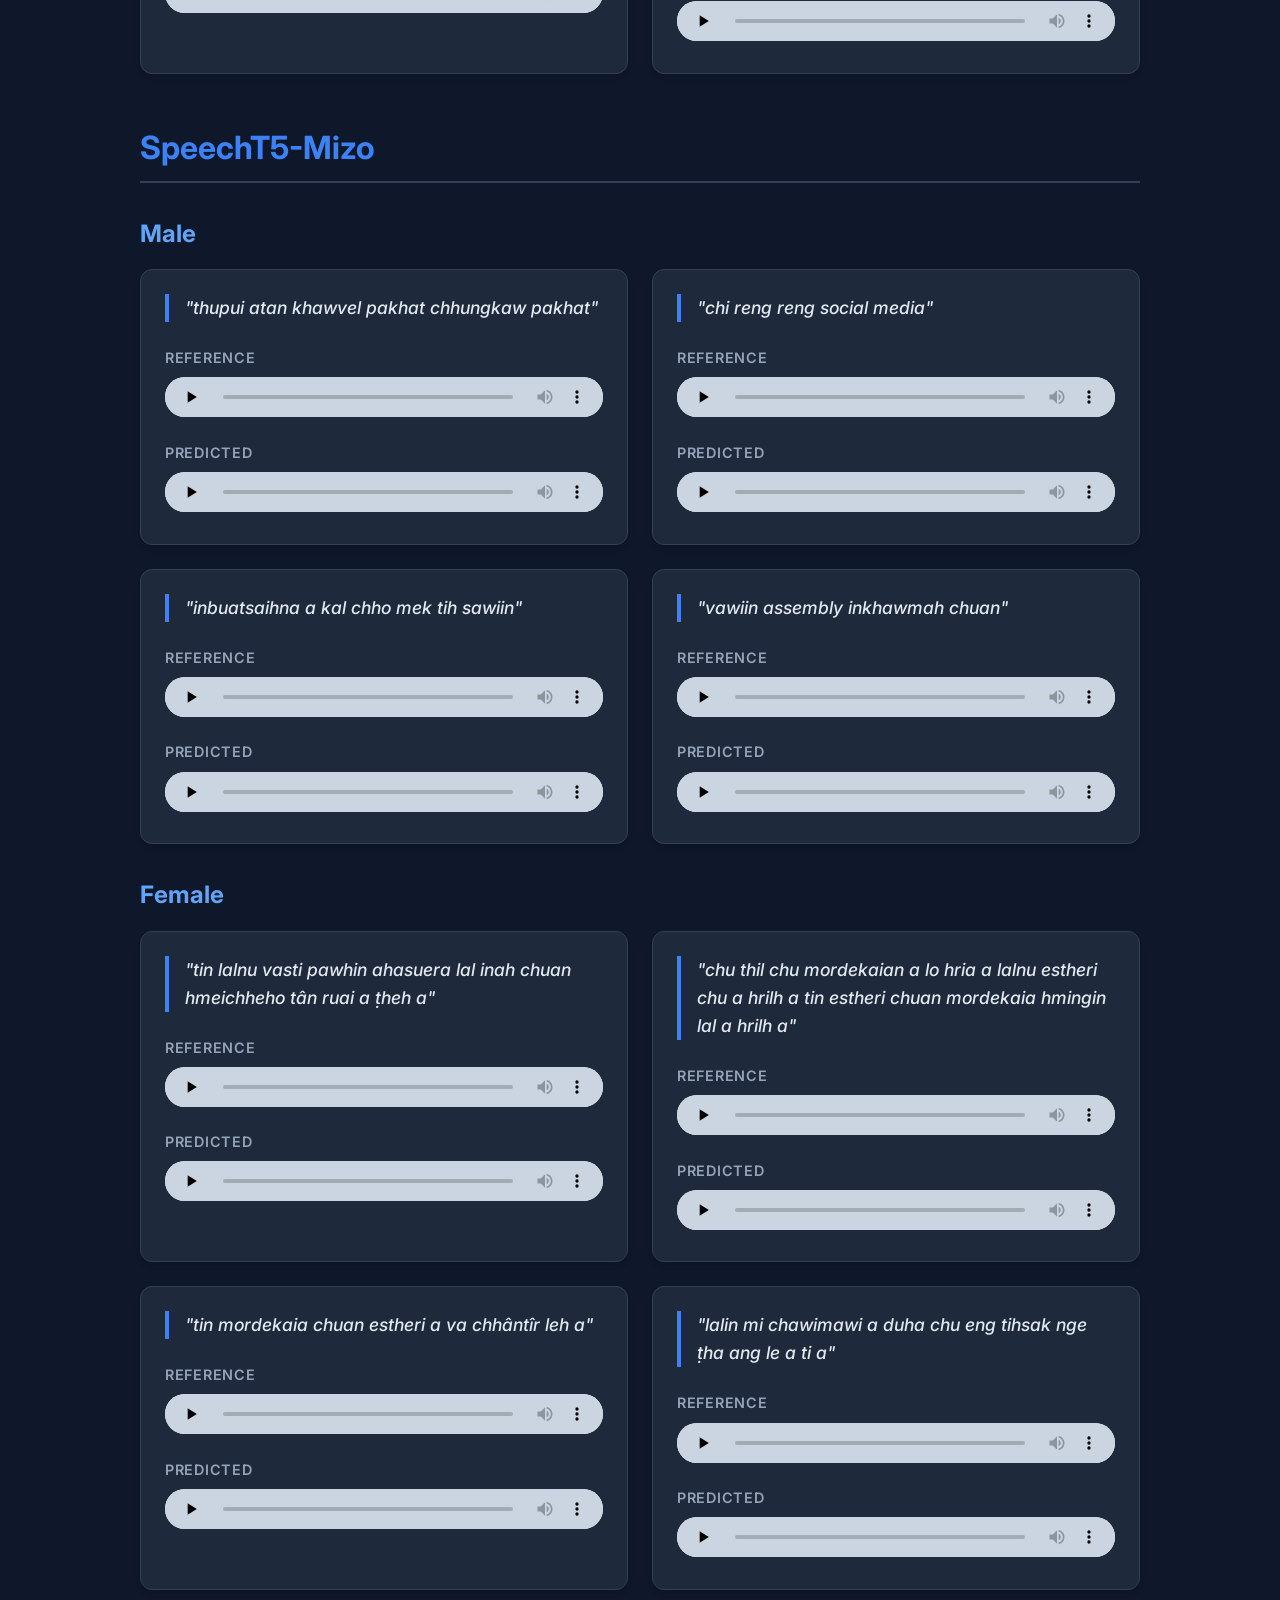
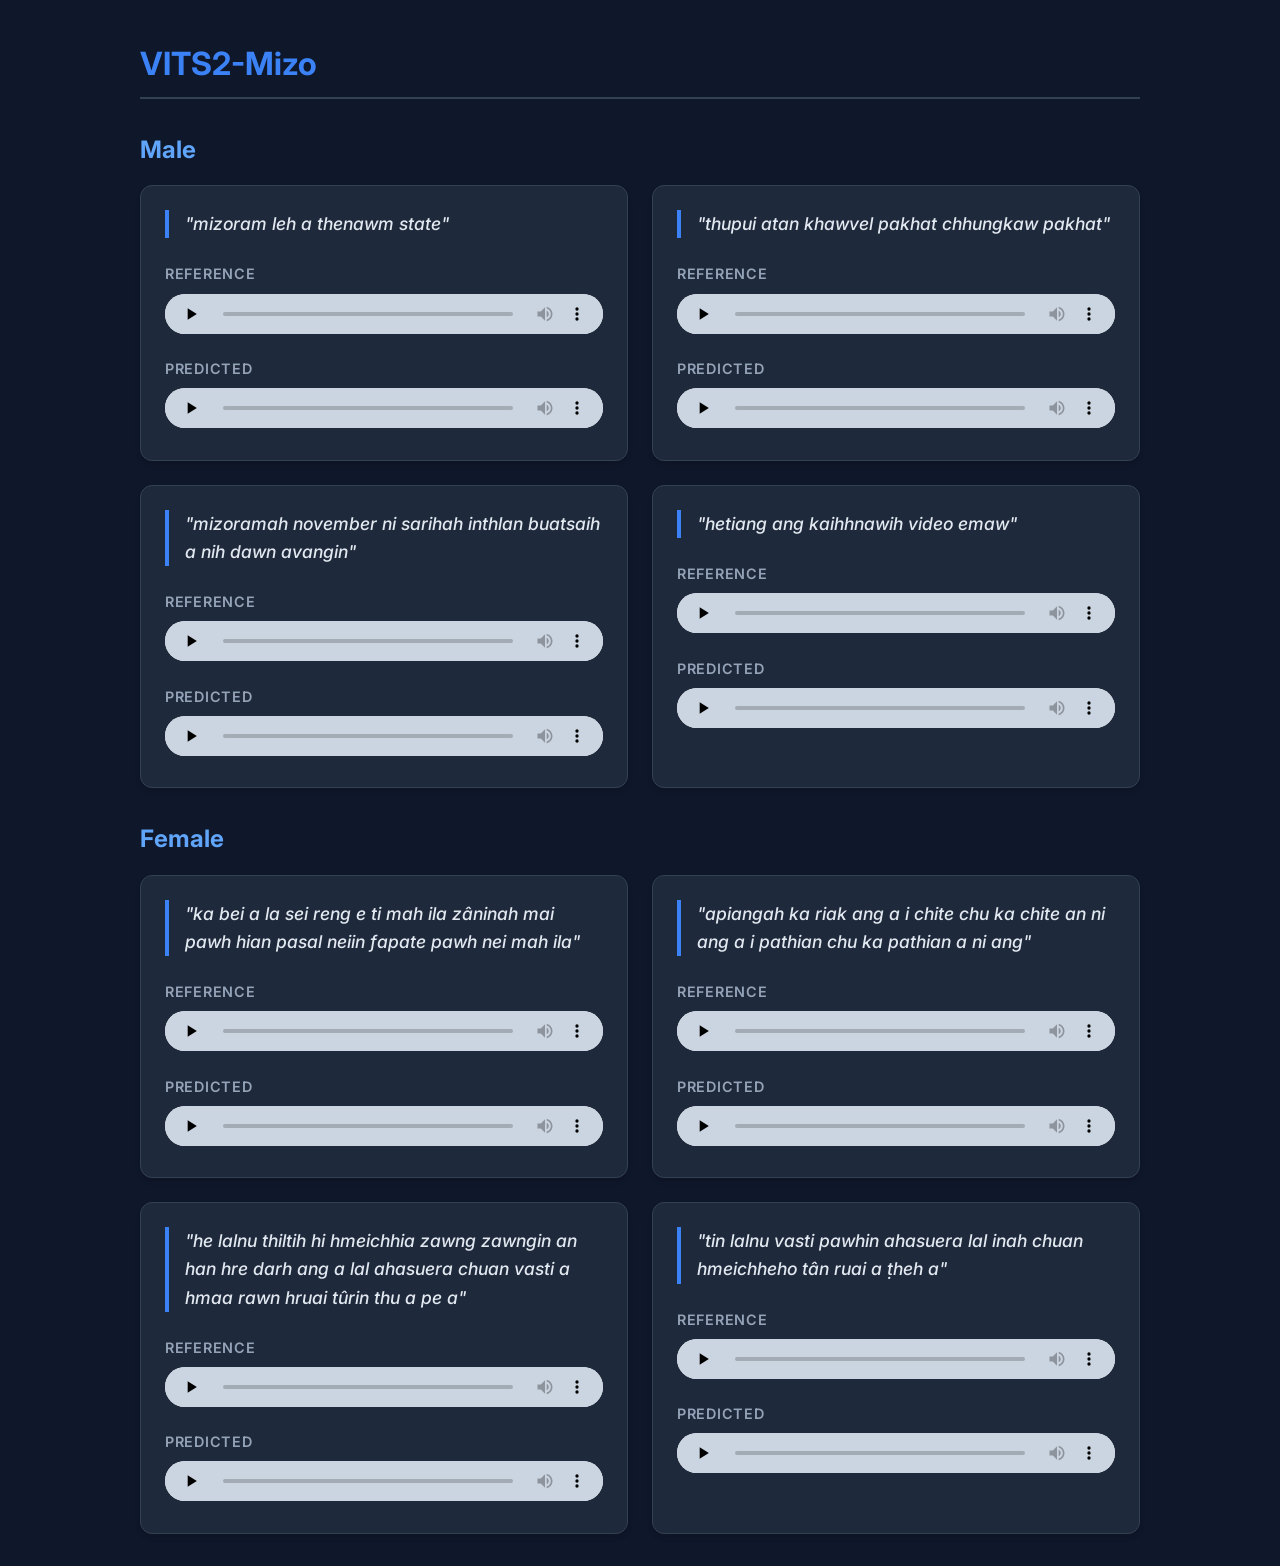
==== commit 6a6d822a: "Fix VITS2 audio path and remove warning notice" ====
--- a/mizo-tts-results/index.html
+++ b/mizo-tts-results/index.html
@@ -568,21 +568,20 @@
         <section>
             <h2>VITS2-Mizo</h2>
             <h3>Male</h3>
-            <div class="notice">No 100% exact matches found for VITS2-Mizo (Male). Showing 4 random predictions instead.</div>
             <div class="audio-grid">
                 <div class="card">
                     <div class="transcript">"mizoram leh a thenawm state"</div>
                     <div class="player-group">
                         <span class="player-label">Reference</span>
                         <audio controls preload="none">
-                            <source src="audio/ref_male_Akashvani_9975.wav.wav" type="audio/wav">
-                            Your browser does not support the audio element.
-                        </audio>
-                    </div>
-                    <div class="player-group">
-                        <span class="player-label">Predicted</span>
-                        <audio controls preload="none">
-                            <source src="audio/pred_vits2_male_vits2-male-Akashvani_9975.wav.wav" type="audio/wav">
+                            <source src="audio/ref_male_Akashvani_9975.wav" type="audio/wav">
+                            Your browser does not support the audio element.
+                        </audio>
+                    </div>
+                    <div class="player-group">
+                        <span class="player-label">Predicted</span>
+                        <audio controls preload="none">
+                            <source src="audio/pred_vits2_male_vits2-male-Akashvani_9975.wav" type="audio/wav">
                             Your browser does not support the audio element.
                         </audio>
                     </div>
@@ -592,14 +591,14 @@
                     <div class="player-group">
                         <span class="player-label">Reference</span>
                         <audio controls preload="none">
-                            <source src="audio/ref_male_Akashvani_9993.wav.wav" type="audio/wav">
-                            Your browser does not support the audio element.
-                        </audio>
-                    </div>
-                    <div class="player-group">
-                        <span class="player-label">Predicted</span>
-                        <audio controls preload="none">
-                            <source src="audio/pred_vits2_male_vits2-male-Akashvani_9993.wav.wav" type="audio/wav">
+                            <source src="audio/ref_male_Akashvani_9993.wav" type="audio/wav">
+                            Your browser does not support the audio element.
+                        </audio>
+                    </div>
+                    <div class="player-group">
+                        <span class="player-label">Predicted</span>
+                        <audio controls preload="none">
+                            <source src="audio/pred_vits2_male_vits2-male-Akashvani_9993.wav" type="audio/wav">
                             Your browser does not support the audio element.
                         </audio>
                     </div>
@@ -609,14 +608,14 @@
                     <div class="player-group">
                         <span class="player-label">Reference</span>
                         <audio controls preload="none">
-                            <source src="audio/ref_male_Akashvani_9982.wav.wav" type="audio/wav">
-                            Your browser does not support the audio element.
-                        </audio>
-                    </div>
-                    <div class="player-group">
-                        <span class="player-label">Predicted</span>
-                        <audio controls preload="none">
-                            <source src="audio/pred_vits2_male_vits2-male-Akashvani_9982.wav.wav" type="audio/wav">
+                            <source src="audio/ref_male_Akashvani_9982.wav" type="audio/wav">
+                            Your browser does not support the audio element.
+                        </audio>
+                    </div>
+                    <div class="player-group">
+                        <span class="player-label">Predicted</span>
+                        <audio controls preload="none">
+                            <source src="audio/pred_vits2_male_vits2-male-Akashvani_9982.wav" type="audio/wav">
                             Your browser does not support the audio element.
                         </audio>
                     </div>
@@ -626,35 +625,34 @@
                     <div class="player-group">
                         <span class="player-label">Reference</span>
                         <audio controls preload="none">
-                            <source src="audio/ref_male_Akashvani_9989.wav.wav" type="audio/wav">
-                            Your browser does not support the audio element.
-                        </audio>
-                    </div>
-                    <div class="player-group">
-                        <span class="player-label">Predicted</span>
-                        <audio controls preload="none">
-                            <source src="audio/pred_vits2_male_vits2-male-Akashvani_9989.wav.wav" type="audio/wav">
+                            <source src="audio/ref_male_Akashvani_9989.wav" type="audio/wav">
+                            Your browser does not support the audio element.
+                        </audio>
+                    </div>
+                    <div class="player-group">
+                        <span class="player-label">Predicted</span>
+                        <audio controls preload="none">
+                            <source src="audio/pred_vits2_male_vits2-male-Akashvani_9989.wav" type="audio/wav">
                             Your browser does not support the audio element.
                         </audio>
                     </div>
                 </div>
             </div>
             <h3>Female</h3>
-            <div class="notice">No 100% exact matches found for VITS2-Mizo (Female). Showing 4 random predictions instead.</div>
             <div class="audio-grid">
                 <div class="card">
                     <div class="transcript">"ka bei a la sei reng e ti mah ila zâninah mai pawh hian pasal neiin fapate pawh nei mah ila"</div>
                     <div class="player-group">
                         <span class="player-label">Reference</span>
                         <audio controls preload="none">
-                            <source src="audio/ref_female_Bible_Ruthi_segmented_Chapter_1_12_partB.wav.wav" type="audio/wav">
-                            Your browser does not support the audio element.
-                        </audio>
-                    </div>
-                    <div class="player-group">
-                        <span class="player-label">Predicted</span>
-                        <audio controls preload="none">
-                            <source src="audio/pred_vits2_female_vits2-female-Bible_Ruthi_segmented_Chapter_1_12_partB.wav.wav" type="audio/wav">
+                            <source src="audio/ref_female_Bible_Ruthi_segmented_Chapter_1_12_partB.wav" type="audio/wav">
+                            Your browser does not support the audio element.
+                        </audio>
+                    </div>
+                    <div class="player-group">
+                        <span class="player-label">Predicted</span>
+                        <audio controls preload="none">
+                            <source src="audio/pred_vits2_female_vits2-female-Bible_Ruthi_segmented_Chapter_1_12_partB.wav" type="audio/wav">
                             Your browser does not support the audio element.
                         </audio>
                     </div>
@@ -664,14 +662,14 @@
                     <div class="player-group">
                         <span class="player-label">Reference</span>
                         <audio controls preload="none">
-                            <source src="audio/ref_female_Bible_Ruthi_segmented_Chapter_1_16_partB.wav.wav" type="audio/wav">
-                            Your browser does not support the audio element.
-                        </audio>
-                    </div>
-                    <div class="player-group">
-                        <span class="player-label">Predicted</span>
-                        <audio controls preload="none">
-                            <source src="audio/pred_vits2_female_vits2-female-Bible_Ruthi_segmented_Chapter_1_16_partB.wav.wav" type="audio/wav">
+                            <source src="audio/ref_female_Bible_Ruthi_segmented_Chapter_1_16_partB.wav" type="audio/wav">
+                            Your browser does not support the audio element.
+                        </audio>
+                    </div>
+                    <div class="player-group">
+                        <span class="player-label">Predicted</span>
+                        <audio controls preload="none">
+                            <source src="audio/pred_vits2_female_vits2-female-Bible_Ruthi_segmented_Chapter_1_16_partB.wav" type="audio/wav">
                             Your browser does not support the audio element.
                         </audio>
                     </div>
@@ -681,14 +679,14 @@
                     <div class="player-group">
                         <span class="player-label">Reference</span>
                         <audio controls preload="none">
-                            <source src="audio/ref_female_Bible_Estheri_segmented_Chapter_1_17_partA.wav.wav" type="audio/wav">
-                            Your browser does not support the audio element.
-                        </audio>
-                    </div>
-                    <div class="player-group">
-                        <span class="player-label">Predicted</span>
-                        <audio controls preload="none">
-                            <source src="audio/pred_vits2_female_vits2-female-Bible_Estheri_segmented_Chapter_1_17_partA.wav.wav" type="audio/wav">
+                            <source src="audio/ref_female_Bible_Estheri_segmented_Chapter_1_17_partA.wav" type="audio/wav">
+                            Your browser does not support the audio element.
+                        </audio>
+                    </div>
+                    <div class="player-group">
+                        <span class="player-label">Predicted</span>
+                        <audio controls preload="none">
+                            <source src="audio/pred_vits2_female_vits2-female-Bible_Estheri_segmented_Chapter_1_17_partA.wav" type="audio/wav">
                             Your browser does not support the audio element.
                         </audio>
                     </div>
@@ -698,14 +696,14 @@
                     <div class="player-group">
                         <span class="player-label">Reference</span>
                         <audio controls preload="none">
-                            <source src="audio/ref_female_Bible_Estheri_segmented_Chapter_1_9.wav.wav" type="audio/wav">
-                            Your browser does not support the audio element.
-                        </audio>
-                    </div>
-                    <div class="player-group">
-                        <span class="player-label">Predicted</span>
-                        <audio controls preload="none">
-                            <source src="audio/pred_vits2_female_vits2-female-Bible_Estheri_segmented_Chapter_1_9.wav.wav" type="audio/wav">
+                            <source src="audio/ref_female_Bible_Estheri_segmented_Chapter_1_9.wav" type="audio/wav">
+                            Your browser does not support the audio element.
+                        </audio>
+                    </div>
+                    <div class="player-group">
+                        <span class="player-label">Predicted</span>
+                        <audio controls preload="none">
+                            <source src="audio/pred_vits2_female_vits2-female-Bible_Estheri_segmented_Chapter_1_9.wav" type="audio/wav">
                             Your browser does not support the audio element.
                         </audio>
                     </div>
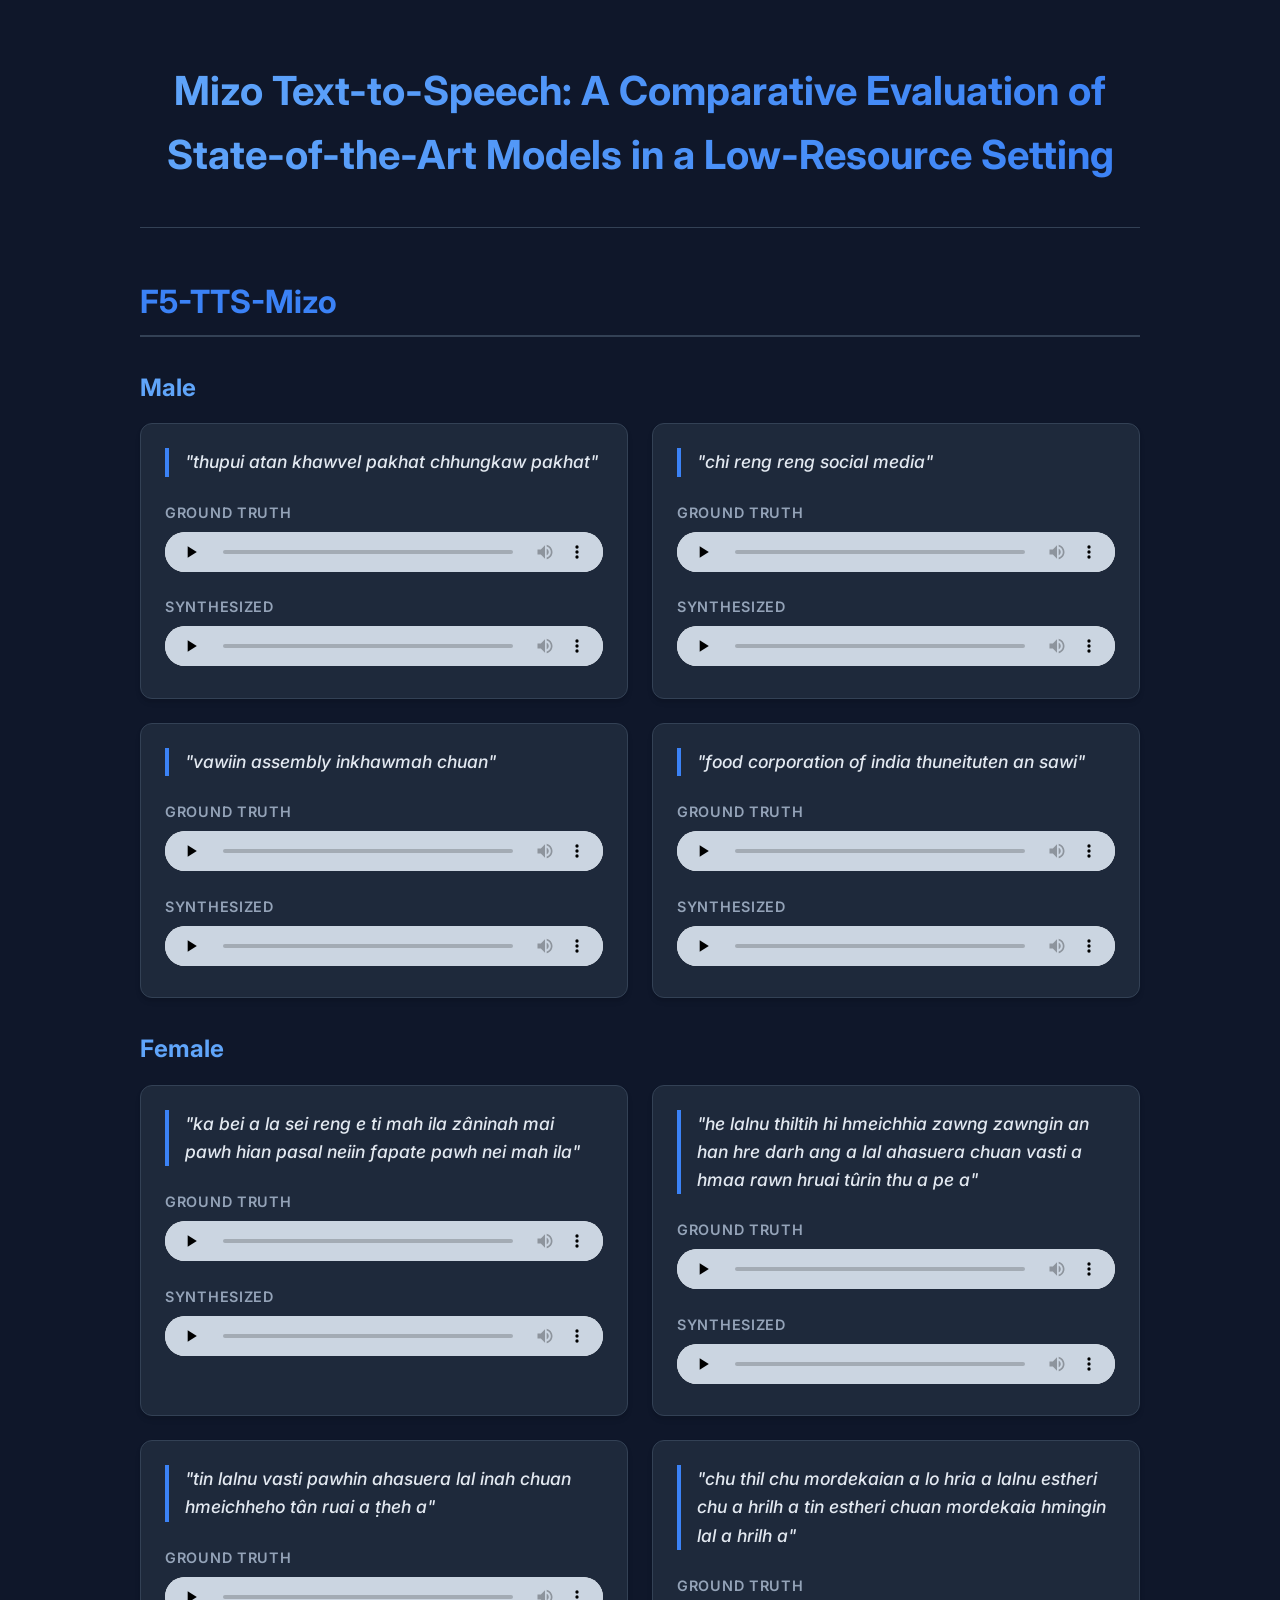
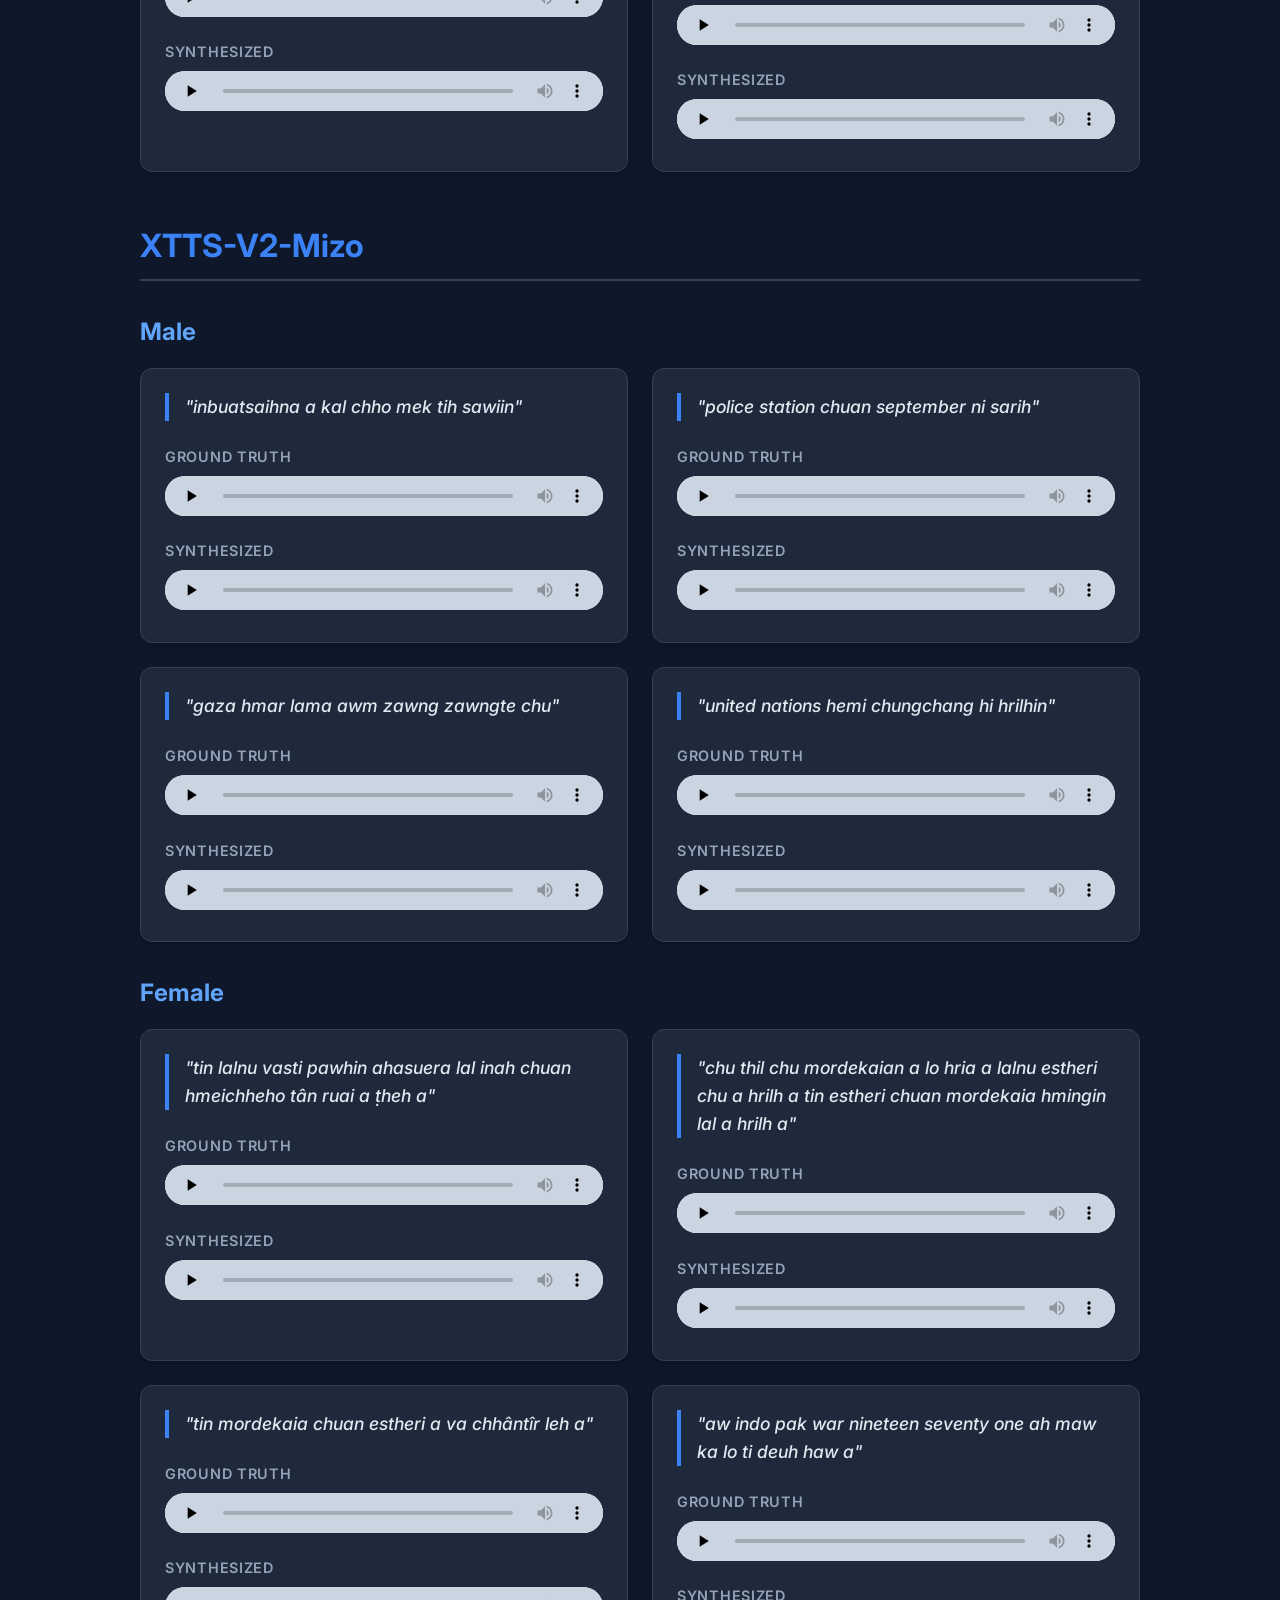
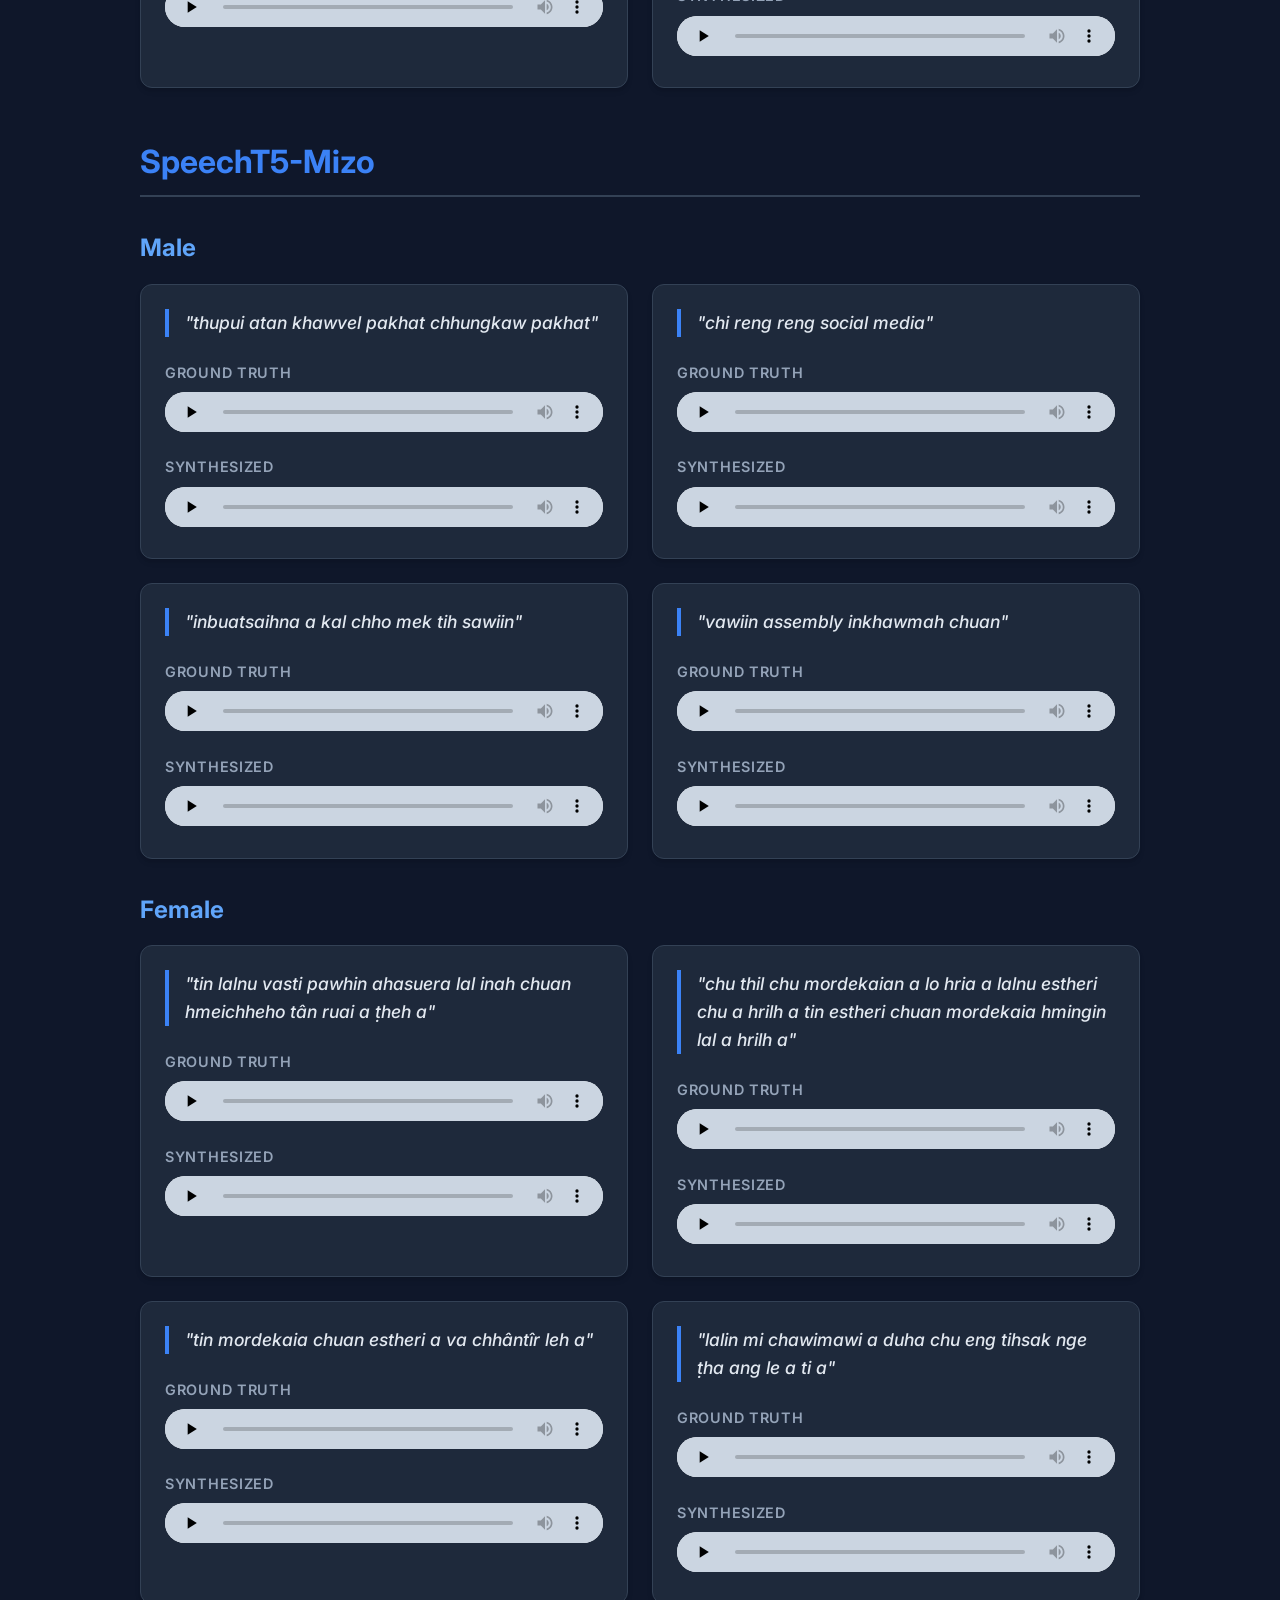
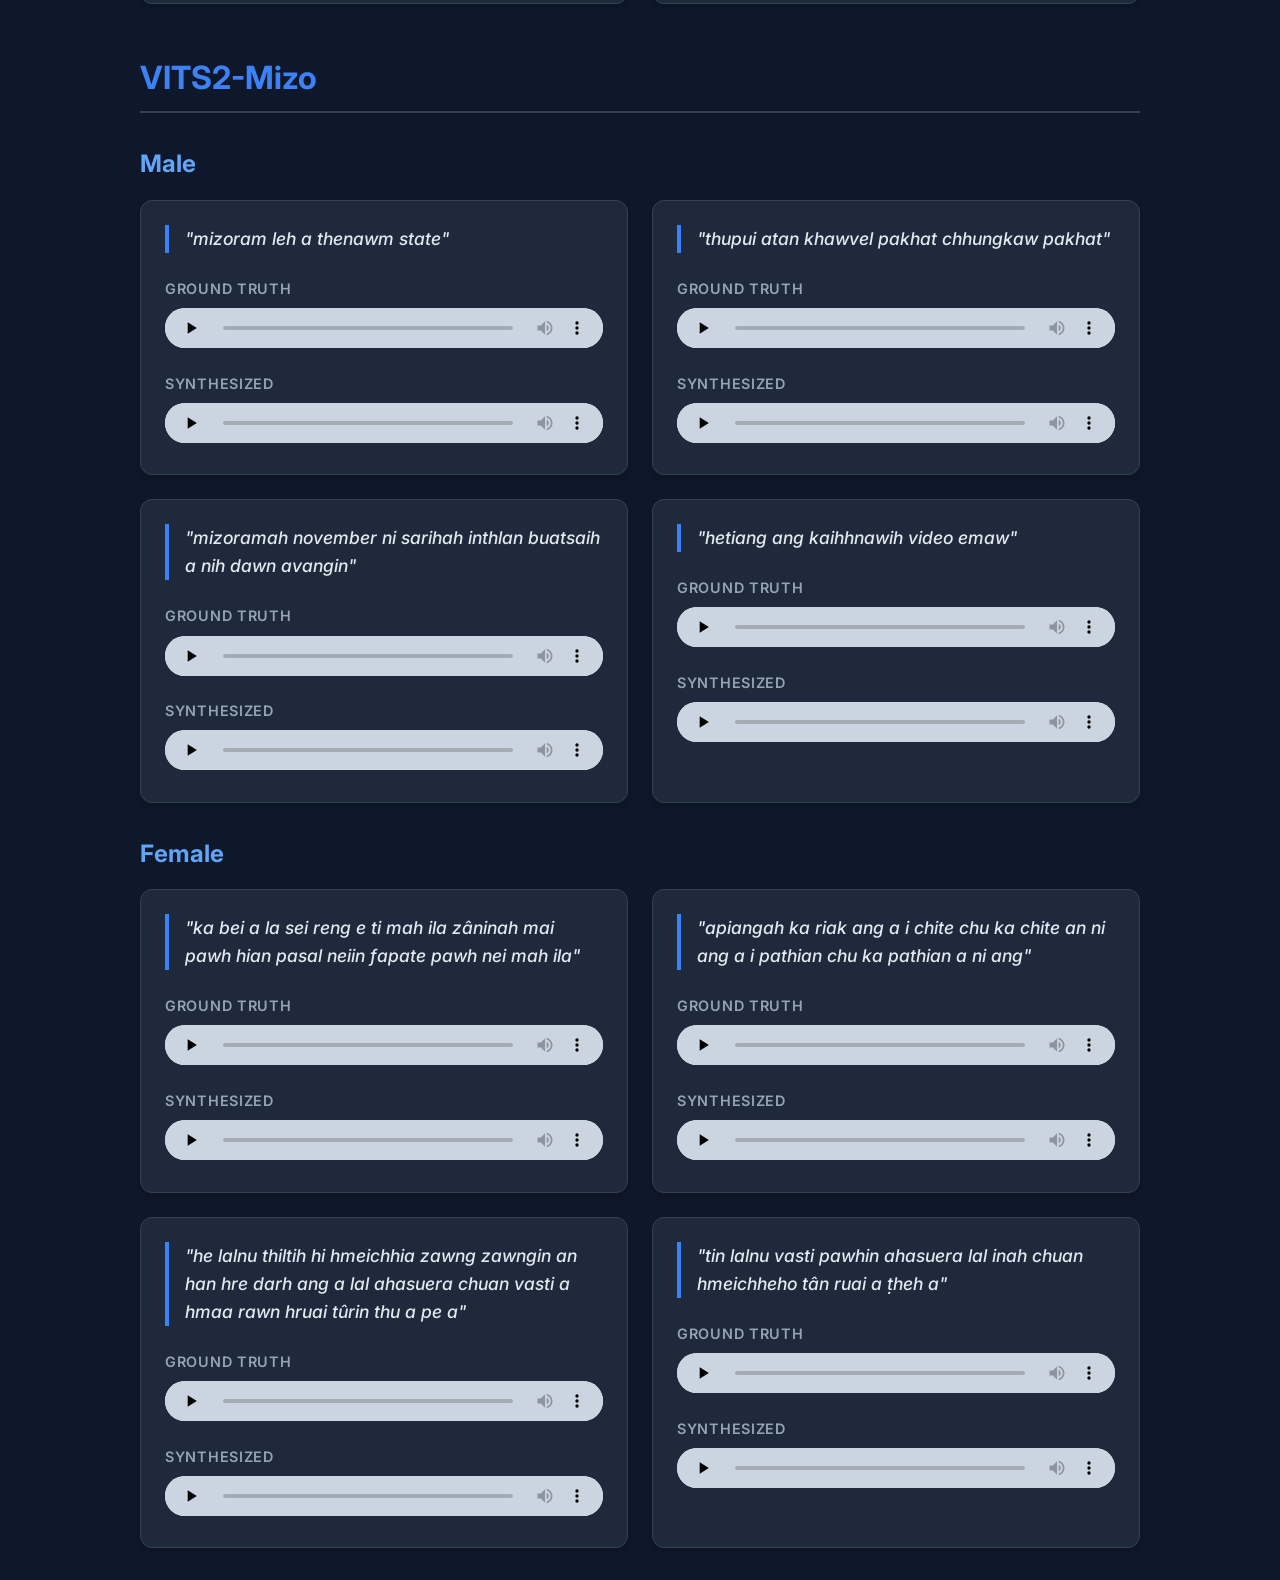
==== commit baa076f3: "Update title and labels to Ground Truth and Synthesized" ====
--- a/mizo-tts-results/index.html
+++ b/mizo-tts-results/index.html
@@ -3,7 +3,7 @@
 <head>
     <meta charset="UTF-8">
     <meta name="viewport" content="width=device-width, initial-scale=1.0">
-    <title>Mizo TTS Results</title>
+    <title>Mizo Text-to-Speech: A Comparative Evaluation of State-of-the-Art Models in a Low-Resource Setting</title>
     <style>
         :root {
             --bg-color: #0f172a;
@@ -123,8 +123,7 @@
 <body>
     <div class="container">
         <header>
-            <h1>Mizo TTS Results</h1>
-            <p>100% Text Match Audio Demos</p>
+            <h1>Mizo Text-to-Speech: A Comparative Evaluation of State-of-the-Art Models in a Low-Resource Setting</h1>
         </header>
 
         <section>
@@ -134,14 +133,14 @@
                 <div class="card">
                     <div class="transcript">"thupui atan khawvel pakhat chhungkaw pakhat"</div>
                     <div class="player-group">
-                        <span class="player-label">Reference</span>
+                        <span class="player-label">Ground Truth</span>
                         <audio controls preload="none">
                             <source src="audio/ref_male_Akashvani_9993.wav" type="audio/wav">
                             Your browser does not support the audio element.
                         </audio>
                     </div>
                     <div class="player-group">
-                        <span class="player-label">Predicted</span>
+                        <span class="player-label">Synthesized</span>
                         <audio controls preload="none">
                             <source src="audio/pred_f5_male_f5-male-Akashvani_9993.wav" type="audio/wav">
                             Your browser does not support the audio element.
@@ -151,14 +150,14 @@
                 <div class="card">
                     <div class="transcript">"chi reng reng social media"</div>
                     <div class="player-group">
-                        <span class="player-label">Reference</span>
+                        <span class="player-label">Ground Truth</span>
                         <audio controls preload="none">
                             <source src="audio/ref_male_Akashvani_9988.wav" type="audio/wav">
                             Your browser does not support the audio element.
                         </audio>
                     </div>
                     <div class="player-group">
-                        <span class="player-label">Predicted</span>
+                        <span class="player-label">Synthesized</span>
                         <audio controls preload="none">
                             <source src="audio/pred_f5_male_f5-male-Akashvani_9988.wav" type="audio/wav">
                             Your browser does not support the audio element.
@@ -168,14 +167,14 @@
                 <div class="card">
                     <div class="transcript">"vawiin assembly inkhawmah chuan"</div>
                     <div class="player-group">
-                        <span class="player-label">Reference</span>
+                        <span class="player-label">Ground Truth</span>
                         <audio controls preload="none">
                             <source src="audio/ref_male_Akashvani_9984.wav" type="audio/wav">
                             Your browser does not support the audio element.
                         </audio>
                     </div>
                     <div class="player-group">
-                        <span class="player-label">Predicted</span>
+                        <span class="player-label">Synthesized</span>
                         <audio controls preload="none">
                             <source src="audio/pred_f5_male_f5-male-Akashvani_9984.wav" type="audio/wav">
                             Your browser does not support the audio element.
@@ -185,14 +184,14 @@
                 <div class="card">
                     <div class="transcript">"food corporation of india thuneituten an sawi"</div>
                     <div class="player-group">
-                        <span class="player-label">Reference</span>
+                        <span class="player-label">Ground Truth</span>
                         <audio controls preload="none">
                             <source src="audio/ref_male_Akashvani_999.wav" type="audio/wav">
                             Your browser does not support the audio element.
                         </audio>
                     </div>
                     <div class="player-group">
-                        <span class="player-label">Predicted</span>
+                        <span class="player-label">Synthesized</span>
                         <audio controls preload="none">
                             <source src="audio/pred_f5_male_f5-male-Akashvani_999.wav" type="audio/wav">
                             Your browser does not support the audio element.
@@ -205,14 +204,14 @@
                 <div class="card">
                     <div class="transcript">"ka bei a la sei reng e ti mah ila zâninah mai pawh hian pasal neiin fapate pawh nei mah ila"</div>
                     <div class="player-group">
-                        <span class="player-label">Reference</span>
+                        <span class="player-label">Ground Truth</span>
                         <audio controls preload="none">
                             <source src="audio/ref_female_Bible_Ruthi_segmented_Chapter_1_12_partB.wav" type="audio/wav">
                             Your browser does not support the audio element.
                         </audio>
                     </div>
                     <div class="player-group">
-                        <span class="player-label">Predicted</span>
+                        <span class="player-label">Synthesized</span>
                         <audio controls preload="none">
                             <source src="audio/pred_f5_female_f5-female-Bible_Ruthi_segmented_Chapter_1_12_partB.wav" type="audio/wav">
                             Your browser does not support the audio element.
@@ -222,14 +221,14 @@
                 <div class="card">
                     <div class="transcript">"he lalnu thiltih hi hmeichhia zawng zawngin an han hre darh ang a lal ahasuera chuan vasti a hmaa rawn hruai tûrin thu a pe a"</div>
                     <div class="player-group">
-                        <span class="player-label">Reference</span>
+                        <span class="player-label">Ground Truth</span>
                         <audio controls preload="none">
                             <source src="audio/ref_female_Bible_Estheri_segmented_Chapter_1_17_partA.wav" type="audio/wav">
                             Your browser does not support the audio element.
                         </audio>
                     </div>
                     <div class="player-group">
-                        <span class="player-label">Predicted</span>
+                        <span class="player-label">Synthesized</span>
                         <audio controls preload="none">
                             <source src="audio/pred_f5_female_f5-female-Bible_Estheri_segmented_Chapter_1_17_partA.wav" type="audio/wav">
                             Your browser does not support the audio element.
@@ -239,14 +238,14 @@
                 <div class="card">
                     <div class="transcript">"tin lalnu vasti pawhin ahasuera lal inah chuan hmeichheho tân ruai a ṭheh a"</div>
                     <div class="player-group">
-                        <span class="player-label">Reference</span>
+                        <span class="player-label">Ground Truth</span>
                         <audio controls preload="none">
                             <source src="audio/ref_female_Bible_Estheri_segmented_Chapter_1_9.wav" type="audio/wav">
                             Your browser does not support the audio element.
                         </audio>
                     </div>
                     <div class="player-group">
-                        <span class="player-label">Predicted</span>
+                        <span class="player-label">Synthesized</span>
                         <audio controls preload="none">
                             <source src="audio/pred_f5_female_f5-female-Bible_Estheri_segmented_Chapter_1_9.wav" type="audio/wav">
                             Your browser does not support the audio element.
@@ -256,14 +255,14 @@
                 <div class="card">
                     <div class="transcript">"chu thil chu mordekaian a lo hria a lalnu estheri chu a hrilh a tin estheri chuan mordekaia hmingin lal a hrilh a"</div>
                     <div class="player-group">
-                        <span class="player-label">Reference</span>
+                        <span class="player-label">Ground Truth</span>
                         <audio controls preload="none">
                             <source src="audio/ref_female_Bible_Estheri_segmented_Chapter_2_22.wav" type="audio/wav">
                             Your browser does not support the audio element.
                         </audio>
                     </div>
                     <div class="player-group">
-                        <span class="player-label">Predicted</span>
+                        <span class="player-label">Synthesized</span>
                         <audio controls preload="none">
                             <source src="audio/pred_f5_female_f5-female-Bible_Estheri_segmented_Chapter_2_22.wav" type="audio/wav">
                             Your browser does not support the audio element.
@@ -280,14 +279,14 @@
                 <div class="card">
                     <div class="transcript">"inbuatsaihna a kal chho mek tih sawiin"</div>
                     <div class="player-group">
-                        <span class="player-label">Reference</span>
+                        <span class="player-label">Ground Truth</span>
                         <audio controls preload="none">
                             <source src="audio/ref_male_Akashvani_9983.wav" type="audio/wav">
                             Your browser does not support the audio element.
                         </audio>
                     </div>
                     <div class="player-group">
-                        <span class="player-label">Predicted</span>
+                        <span class="player-label">Synthesized</span>
                         <audio controls preload="none">
                             <source src="audio/pred_xtts_male_xtts-male-Akashvani_9983.wav" type="audio/wav">
                             Your browser does not support the audio element.
@@ -297,14 +296,14 @@
                 <div class="card">
                     <div class="transcript">"police station chuan september ni sarih"</div>
                     <div class="player-group">
-                        <span class="player-label">Reference</span>
+                        <span class="player-label">Ground Truth</span>
                         <audio controls preload="none">
                             <source src="audio/ref_male_Akashvani_9986.wav" type="audio/wav">
                             Your browser does not support the audio element.
                         </audio>
                     </div>
                     <div class="player-group">
-                        <span class="player-label">Predicted</span>
+                        <span class="player-label">Synthesized</span>
                         <audio controls preload="none">
                             <source src="audio/pred_xtts_male_xtts-male-Akashvani_9986.wav" type="audio/wav">
                             Your browser does not support the audio element.
@@ -314,14 +313,14 @@
                 <div class="card">
                     <div class="transcript">"gaza hmar lama awm zawng zawngte chu"</div>
                     <div class="player-group">
-                        <span class="player-label">Reference</span>
+                        <span class="player-label">Ground Truth</span>
                         <audio controls preload="none">
                             <source src="audio/ref_male_Akashvani_9996.wav" type="audio/wav">
                             Your browser does not support the audio element.
                         </audio>
                     </div>
                     <div class="player-group">
-                        <span class="player-label">Predicted</span>
+                        <span class="player-label">Synthesized</span>
                         <audio controls preload="none">
                             <source src="audio/pred_xtts_male_xtts-male-Akashvani_9996.wav" type="audio/wav">
                             Your browser does not support the audio element.
@@ -331,14 +330,14 @@
                 <div class="card">
                     <div class="transcript">"united nations hemi chungchang hi hrilhin"</div>
                     <div class="player-group">
-                        <span class="player-label">Reference</span>
+                        <span class="player-label">Ground Truth</span>
                         <audio controls preload="none">
                             <source src="audio/ref_male_Akashvani_9995.wav" type="audio/wav">
                             Your browser does not support the audio element.
                         </audio>
                     </div>
                     <div class="player-group">
-                        <span class="player-label">Predicted</span>
+                        <span class="player-label">Synthesized</span>
                         <audio controls preload="none">
                             <source src="audio/pred_xtts_male_xtts-male-Akashvani_9995.wav" type="audio/wav">
                             Your browser does not support the audio element.
@@ -351,14 +350,14 @@
                 <div class="card">
                     <div class="transcript">"tin lalnu vasti pawhin ahasuera lal inah chuan hmeichheho tân ruai a ṭheh a"</div>
                     <div class="player-group">
-                        <span class="player-label">Reference</span>
+                        <span class="player-label">Ground Truth</span>
                         <audio controls preload="none">
                             <source src="audio/ref_female_Bible_Estheri_segmented_Chapter_1_9.wav" type="audio/wav">
                             Your browser does not support the audio element.
                         </audio>
                     </div>
                     <div class="player-group">
-                        <span class="player-label">Predicted</span>
+                        <span class="player-label">Synthesized</span>
                         <audio controls preload="none">
                             <source src="audio/pred_xtts_female_xtts-female-Bible_Estheri_segmented_Chapter_1_9.wav" type="audio/wav">
                             Your browser does not support the audio element.
@@ -368,14 +367,14 @@
                 <div class="card">
                     <div class="transcript">"chu thil chu mordekaian a lo hria a lalnu estheri chu a hrilh a tin estheri chuan mordekaia hmingin lal a hrilh a"</div>
                     <div class="player-group">
-                        <span class="player-label">Reference</span>
+                        <span class="player-label">Ground Truth</span>
                         <audio controls preload="none">
                             <source src="audio/ref_female_Bible_Estheri_segmented_Chapter_2_22.wav" type="audio/wav">
                             Your browser does not support the audio element.
                         </audio>
                     </div>
                     <div class="player-group">
-                        <span class="player-label">Predicted</span>
+                        <span class="player-label">Synthesized</span>
                         <audio controls preload="none">
                             <source src="audio/pred_xtts_female_xtts-female-Bible_Estheri_segmented_Chapter_2_22.wav" type="audio/wav">
                             Your browser does not support the audio element.
@@ -385,14 +384,14 @@
                 <div class="card">
                     <div class="transcript">"tin mordekaia chuan estheri a va chhântîr leh a"</div>
                     <div class="player-group">
-                        <span class="player-label">Reference</span>
+                        <span class="player-label">Ground Truth</span>
                         <audio controls preload="none">
                             <source src="audio/ref_female_Bible_Estheri_segmented_Chapter_4_13_partA.wav" type="audio/wav">
                             Your browser does not support the audio element.
                         </audio>
                     </div>
                     <div class="player-group">
-                        <span class="player-label">Predicted</span>
+                        <span class="player-label">Synthesized</span>
                         <audio controls preload="none">
                             <source src="audio/pred_xtts_female_xtts-female-Bible_Estheri_segmented_Chapter_4_13_partA.wav" type="audio/wav">
                             Your browser does not support the audio element.
@@ -402,14 +401,14 @@
                 <div class="card">
                     <div class="transcript">"aw indo pak war nineteen seventy one ah maw ka lo ti deuh haw a"</div>
                     <div class="player-group">
-                        <span class="player-label">Reference</span>
+                        <span class="player-label">Ground Truth</span>
                         <audio controls preload="none">
                             <source src="audio/ref_female_LoveTheWayUR_4_segment_257.wav" type="audio/wav">
                             Your browser does not support the audio element.
                         </audio>
                     </div>
                     <div class="player-group">
-                        <span class="player-label">Predicted</span>
+                        <span class="player-label">Synthesized</span>
                         <audio controls preload="none">
                             <source src="audio/pred_xtts_female_xtts-female-LoveTheWayUR_4_segment_257.wav" type="audio/wav">
                             Your browser does not support the audio element.
@@ -426,14 +425,14 @@
                 <div class="card">
                     <div class="transcript">"thupui atan khawvel pakhat chhungkaw pakhat"</div>
                     <div class="player-group">
-                        <span class="player-label">Reference</span>
+                        <span class="player-label">Ground Truth</span>
                         <audio controls preload="none">
                             <source src="audio/ref_male_Akashvani_9993.wav" type="audio/wav">
                             Your browser does not support the audio element.
                         </audio>
                     </div>
                     <div class="player-group">
-                        <span class="player-label">Predicted</span>
+                        <span class="player-label">Synthesized</span>
                         <audio controls preload="none">
                             <source src="audio/pred_speecht5_male_speecht5-Male-Akashvani_9993.wav" type="audio/wav">
                             Your browser does not support the audio element.
@@ -443,14 +442,14 @@
                 <div class="card">
                     <div class="transcript">"chi reng reng social media"</div>
                     <div class="player-group">
-                        <span class="player-label">Reference</span>
+                        <span class="player-label">Ground Truth</span>
                         <audio controls preload="none">
                             <source src="audio/ref_male_Akashvani_9988.wav" type="audio/wav">
                             Your browser does not support the audio element.
                         </audio>
                     </div>
                     <div class="player-group">
-                        <span class="player-label">Predicted</span>
+                        <span class="player-label">Synthesized</span>
                         <audio controls preload="none">
                             <source src="audio/pred_speecht5_male_speecht5-Male-Akashvani_9988.wav" type="audio/wav">
                             Your browser does not support the audio element.
@@ -460,14 +459,14 @@
                 <div class="card">
                     <div class="transcript">"inbuatsaihna a kal chho mek tih sawiin"</div>
                     <div class="player-group">
-                        <span class="player-label">Reference</span>
+                        <span class="player-label">Ground Truth</span>
                         <audio controls preload="none">
                             <source src="audio/ref_male_Akashvani_9983.wav" type="audio/wav">
                             Your browser does not support the audio element.
                         </audio>
                     </div>
                     <div class="player-group">
-                        <span class="player-label">Predicted</span>
+                        <span class="player-label">Synthesized</span>
                         <audio controls preload="none">
                             <source src="audio/pred_speecht5_male_speecht5-Male-Akashvani_9983.wav" type="audio/wav">
                             Your browser does not support the audio element.
@@ -477,14 +476,14 @@
                 <div class="card">
                     <div class="transcript">"vawiin assembly inkhawmah chuan"</div>
                     <div class="player-group">
-                        <span class="player-label">Reference</span>
+                        <span class="player-label">Ground Truth</span>
                         <audio controls preload="none">
                             <source src="audio/ref_male_Akashvani_9984.wav" type="audio/wav">
                             Your browser does not support the audio element.
                         </audio>
                     </div>
                     <div class="player-group">
-                        <span class="player-label">Predicted</span>
+                        <span class="player-label">Synthesized</span>
                         <audio controls preload="none">
                             <source src="audio/pred_speecht5_male_speecht5-Male-Akashvani_9984.wav" type="audio/wav">
                             Your browser does not support the audio element.
@@ -497,14 +496,14 @@
                 <div class="card">
                     <div class="transcript">"tin lalnu vasti pawhin ahasuera lal inah chuan hmeichheho tân ruai a ṭheh a"</div>
                     <div class="player-group">
-                        <span class="player-label">Reference</span>
+                        <span class="player-label">Ground Truth</span>
                         <audio controls preload="none">
                             <source src="audio/ref_female_Bible_Estheri_segmented_Chapter_1_9.wav" type="audio/wav">
                             Your browser does not support the audio element.
                         </audio>
                     </div>
                     <div class="player-group">
-                        <span class="player-label">Predicted</span>
+                        <span class="player-label">Synthesized</span>
                         <audio controls preload="none">
                             <source src="audio/pred_speecht5_female_speecht5-Female-Bible_Estheri_segmented_Chapter_1_9.wav" type="audio/wav">
                             Your browser does not support the audio element.
@@ -514,14 +513,14 @@
                 <div class="card">
                     <div class="transcript">"chu thil chu mordekaian a lo hria a lalnu estheri chu a hrilh a tin estheri chuan mordekaia hmingin lal a hrilh a"</div>
                     <div class="player-group">
-                        <span class="player-label">Reference</span>
+                        <span class="player-label">Ground Truth</span>
                         <audio controls preload="none">
                             <source src="audio/ref_female_Bible_Estheri_segmented_Chapter_2_22.wav" type="audio/wav">
                             Your browser does not support the audio element.
                         </audio>
                     </div>
                     <div class="player-group">
-                        <span class="player-label">Predicted</span>
+                        <span class="player-label">Synthesized</span>
                         <audio controls preload="none">
                             <source src="audio/pred_speecht5_female_speecht5-Female-Bible_Estheri_segmented_Chapter_2_22.wav" type="audio/wav">
                             Your browser does not support the audio element.
@@ -531,14 +530,14 @@
                 <div class="card">
                     <div class="transcript">"tin mordekaia chuan estheri a va chhântîr leh a"</div>
                     <div class="player-group">
-                        <span class="player-label">Reference</span>
+                        <span class="player-label">Ground Truth</span>
                         <audio controls preload="none">
                             <source src="audio/ref_female_Bible_Estheri_segmented_Chapter_4_13_partA.wav" type="audio/wav">
                             Your browser does not support the audio element.
                         </audio>
                     </div>
                     <div class="player-group">
-                        <span class="player-label">Predicted</span>
+                        <span class="player-label">Synthesized</span>
                         <audio controls preload="none">
                             <source src="audio/pred_speecht5_female_speecht5-Female-Bible_Estheri_segmented_Chapter_4_13_partA.wav" type="audio/wav">
                             Your browser does not support the audio element.
@@ -548,14 +547,14 @@
                 <div class="card">
                     <div class="transcript">"lalin mi chawimawi a duha chu eng tihsak nge ṭha ang le a ti a"</div>
                     <div class="player-group">
-                        <span class="player-label">Reference</span>
+                        <span class="player-label">Ground Truth</span>
                         <audio controls preload="none">
                             <source src="audio/ref_female_Bible_Estheri_segmented_Chapter_6_6_A_partB.wav" type="audio/wav">
                             Your browser does not support the audio element.
                         </audio>
                     </div>
                     <div class="player-group">
-                        <span class="player-label">Predicted</span>
+                        <span class="player-label">Synthesized</span>
                         <audio controls preload="none">
                             <source src="audio/pred_speecht5_female_speecht5-Female-Bible_Estheri_segmented_Chapter_6_6_A_partB.wav" type="audio/wav">
                             Your browser does not support the audio element.
@@ -572,14 +571,14 @@
                 <div class="card">
                     <div class="transcript">"mizoram leh a thenawm state"</div>
                     <div class="player-group">
-                        <span class="player-label">Reference</span>
+                        <span class="player-label">Ground Truth</span>
                         <audio controls preload="none">
                             <source src="audio/ref_male_Akashvani_9975.wav" type="audio/wav">
                             Your browser does not support the audio element.
                         </audio>
                     </div>
                     <div class="player-group">
-                        <span class="player-label">Predicted</span>
+                        <span class="player-label">Synthesized</span>
                         <audio controls preload="none">
                             <source src="audio/pred_vits2_male_vits2-male-Akashvani_9975.wav" type="audio/wav">
                             Your browser does not support the audio element.
@@ -589,14 +588,14 @@
                 <div class="card">
                     <div class="transcript">"thupui atan khawvel pakhat chhungkaw pakhat"</div>
                     <div class="player-group">
-                        <span class="player-label">Reference</span>
+                        <span class="player-label">Ground Truth</span>
                         <audio controls preload="none">
                             <source src="audio/ref_male_Akashvani_9993.wav" type="audio/wav">
                             Your browser does not support the audio element.
                         </audio>
                     </div>
                     <div class="player-group">
-                        <span class="player-label">Predicted</span>
+                        <span class="player-label">Synthesized</span>
                         <audio controls preload="none">
                             <source src="audio/pred_vits2_male_vits2-male-Akashvani_9993.wav" type="audio/wav">
                             Your browser does not support the audio element.
@@ -606,14 +605,14 @@
                 <div class="card">
                     <div class="transcript">"mizoramah november ni sarihah inthlan buatsaih a nih dawn avangin"</div>
                     <div class="player-group">
-                        <span class="player-label">Reference</span>
+                        <span class="player-label">Ground Truth</span>
                         <audio controls preload="none">
                             <source src="audio/ref_male_Akashvani_9982.wav" type="audio/wav">
                             Your browser does not support the audio element.
                         </audio>
                     </div>
                     <div class="player-group">
-                        <span class="player-label">Predicted</span>
+                        <span class="player-label">Synthesized</span>
                         <audio controls preload="none">
                             <source src="audio/pred_vits2_male_vits2-male-Akashvani_9982.wav" type="audio/wav">
                             Your browser does not support the audio element.
@@ -623,14 +622,14 @@
                 <div class="card">
                     <div class="transcript">"hetiang ang kaihhnawih video emaw"</div>
                     <div class="player-group">
-                        <span class="player-label">Reference</span>
+                        <span class="player-label">Ground Truth</span>
                         <audio controls preload="none">
                             <source src="audio/ref_male_Akashvani_9989.wav" type="audio/wav">
                             Your browser does not support the audio element.
                         </audio>
                     </div>
                     <div class="player-group">
-                        <span class="player-label">Predicted</span>
+                        <span class="player-label">Synthesized</span>
                         <audio controls preload="none">
                             <source src="audio/pred_vits2_male_vits2-male-Akashvani_9989.wav" type="audio/wav">
                             Your browser does not support the audio element.
@@ -643,14 +642,14 @@
                 <div class="card">
                     <div class="transcript">"ka bei a la sei reng e ti mah ila zâninah mai pawh hian pasal neiin fapate pawh nei mah ila"</div>
                     <div class="player-group">
-                        <span class="player-label">Reference</span>
+                        <span class="player-label">Ground Truth</span>
                         <audio controls preload="none">
                             <source src="audio/ref_female_Bible_Ruthi_segmented_Chapter_1_12_partB.wav" type="audio/wav">
                             Your browser does not support the audio element.
                         </audio>
                     </div>
                     <div class="player-group">
-                        <span class="player-label">Predicted</span>
+                        <span class="player-label">Synthesized</span>
                         <audio controls preload="none">
                             <source src="audio/pred_vits2_female_vits2-female-Bible_Ruthi_segmented_Chapter_1_12_partB.wav" type="audio/wav">
                             Your browser does not support the audio element.
@@ -660,14 +659,14 @@
                 <div class="card">
                     <div class="transcript">"apiangah ka riak ang a i chite chu ka chite an ni ang a i pathian chu ka pathian a ni ang"</div>
                     <div class="player-group">
-                        <span class="player-label">Reference</span>
+                        <span class="player-label">Ground Truth</span>
                         <audio controls preload="none">
                             <source src="audio/ref_female_Bible_Ruthi_segmented_Chapter_1_16_partB.wav" type="audio/wav">
                             Your browser does not support the audio element.
                         </audio>
                     </div>
                     <div class="player-group">
-                        <span class="player-label">Predicted</span>
+                        <span class="player-label">Synthesized</span>
                         <audio controls preload="none">
                             <source src="audio/pred_vits2_female_vits2-female-Bible_Ruthi_segmented_Chapter_1_16_partB.wav" type="audio/wav">
                             Your browser does not support the audio element.
@@ -677,14 +676,14 @@
                 <div class="card">
                     <div class="transcript">"he lalnu thiltih hi hmeichhia zawng zawngin an han hre darh ang a lal ahasuera chuan vasti a hmaa rawn hruai tûrin thu a pe a"</div>
                     <div class="player-group">
-                        <span class="player-label">Reference</span>
+                        <span class="player-label">Ground Truth</span>
                         <audio controls preload="none">
                             <source src="audio/ref_female_Bible_Estheri_segmented_Chapter_1_17_partA.wav" type="audio/wav">
                             Your browser does not support the audio element.
                         </audio>
                     </div>
                     <div class="player-group">
-                        <span class="player-label">Predicted</span>
+                        <span class="player-label">Synthesized</span>
                         <audio controls preload="none">
                             <source src="audio/pred_vits2_female_vits2-female-Bible_Estheri_segmented_Chapter_1_17_partA.wav" type="audio/wav">
                             Your browser does not support the audio element.
@@ -694,14 +693,14 @@
                 <div class="card">
                     <div class="transcript">"tin lalnu vasti pawhin ahasuera lal inah chuan hmeichheho tân ruai a ṭheh a"</div>
                     <div class="player-group">
-                        <span class="player-label">Reference</span>
+                        <span class="player-label">Ground Truth</span>
                         <audio controls preload="none">
                             <source src="audio/ref_female_Bible_Estheri_segmented_Chapter_1_9.wav" type="audio/wav">
                             Your browser does not support the audio element.
                         </audio>
                     </div>
                     <div class="player-group">
-                        <span class="player-label">Predicted</span>
+                        <span class="player-label">Synthesized</span>
                         <audio controls preload="none">
                             <source src="audio/pred_vits2_female_vits2-female-Bible_Estheri_segmented_Chapter_1_9.wav" type="audio/wav">
                             Your browser does not support the audio element.
